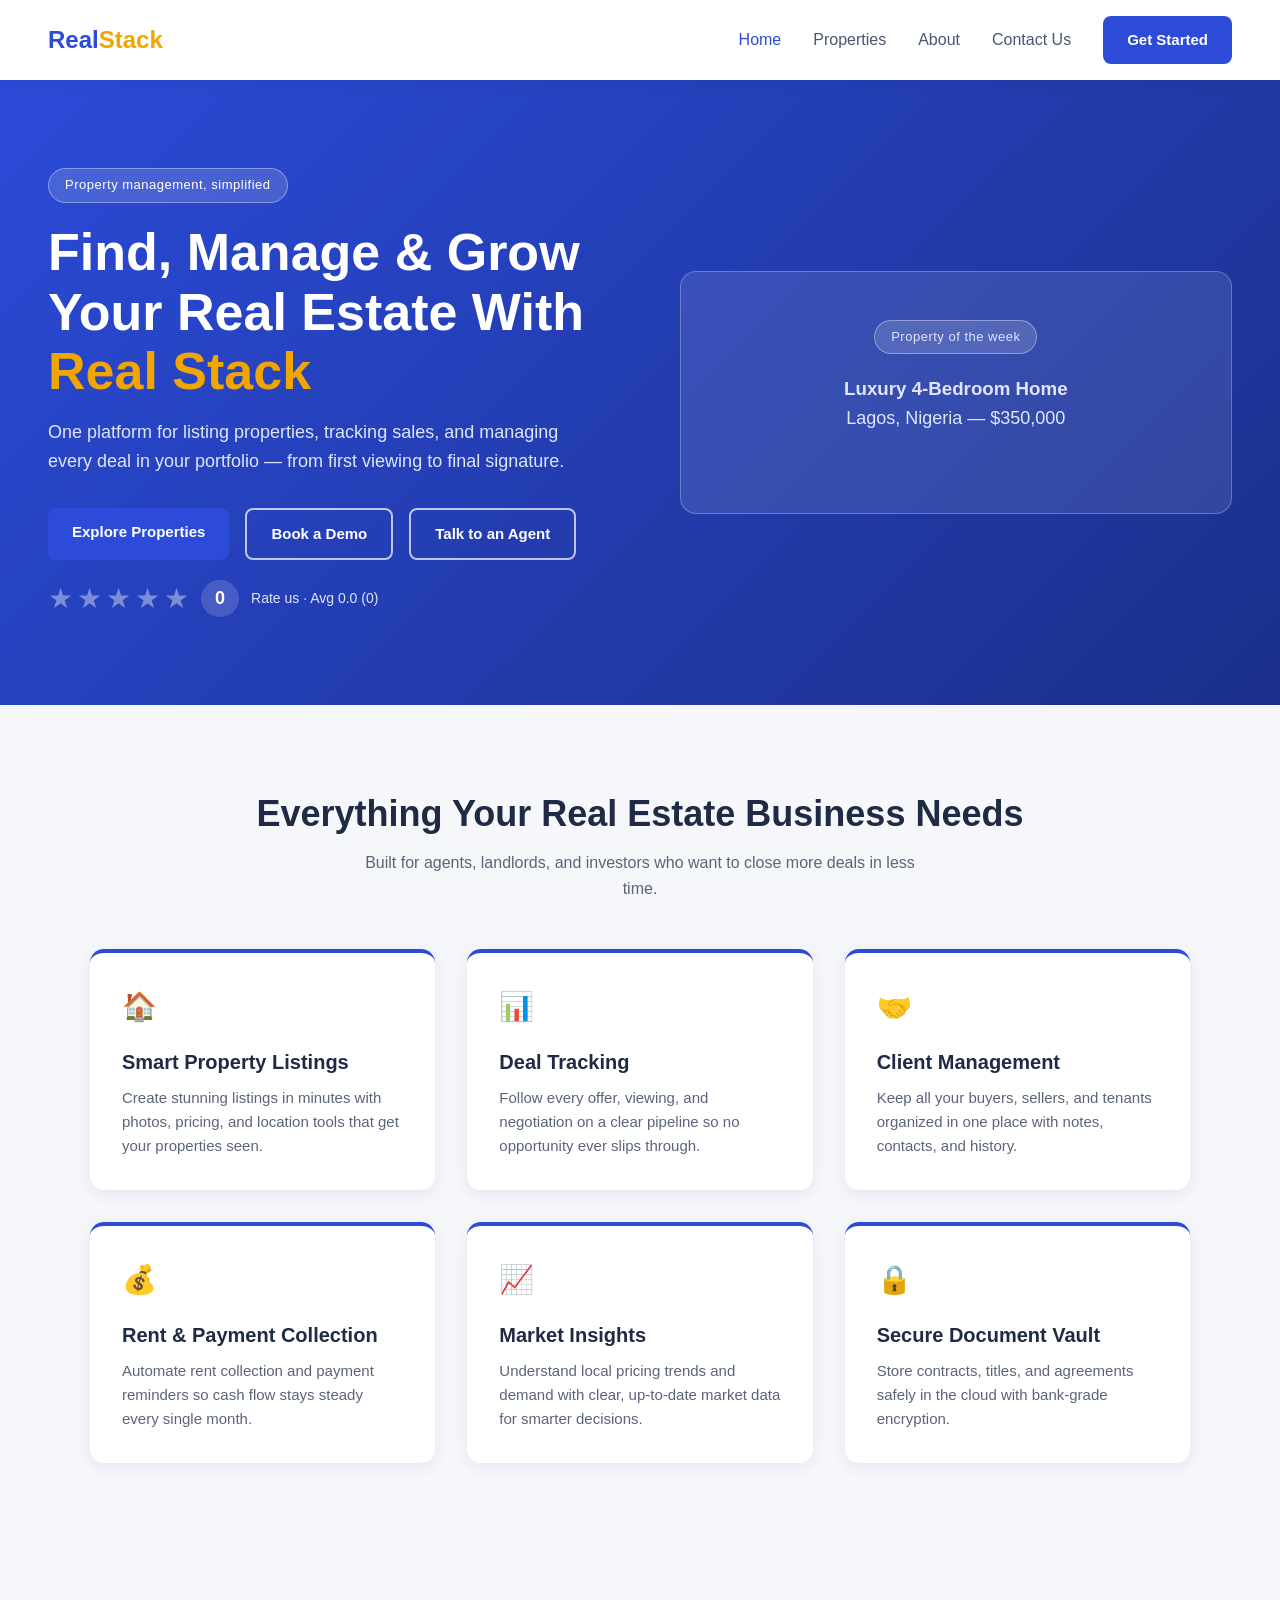
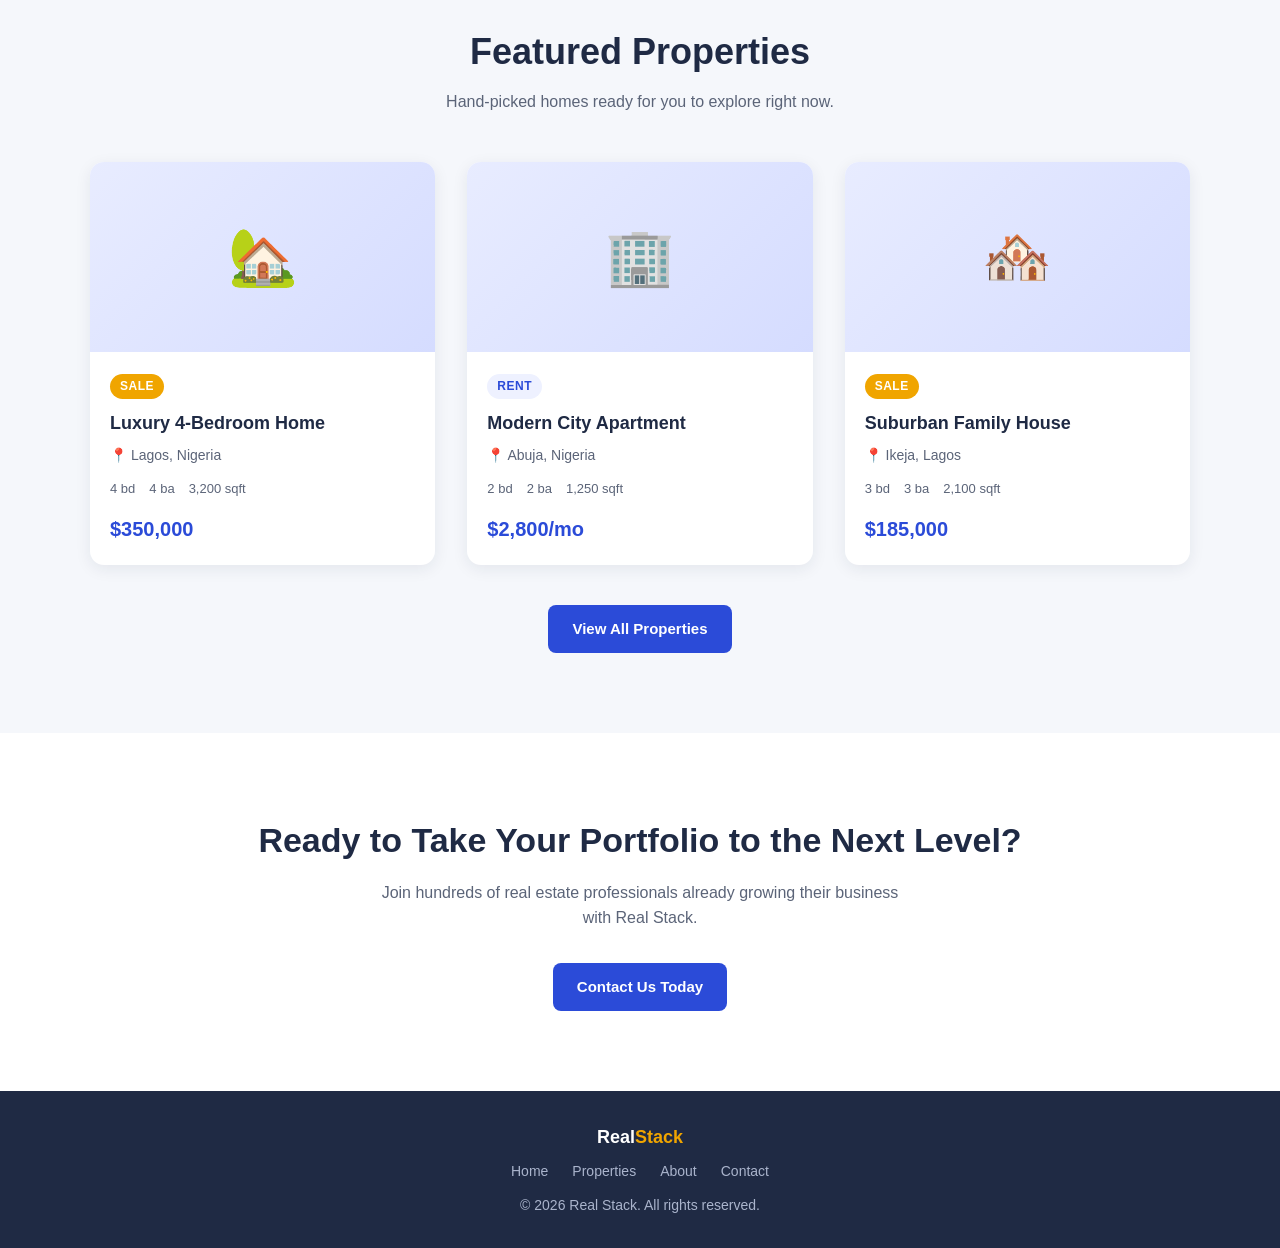
==== index.html @ a01b9aa3 "Build Real Stack real estate website" ====
<!DOCTYPE html>
<html lang="en">
<head>
    <meta charset="UTF-8">
    <meta name="viewport" content="width=device-width, initial-scale=1.0">
    <title>Real Stack — Real Estate, Made Simple</title>
    <link rel="stylesheet" href="styles.css">
</head>
<body>
    <nav class="nav">
        <div class="logo">Real<span>Stack</span></div>
        <div class="links">
            <a href="index.html" class="active">Home</a>
            <a href="properties.html">Properties</a>
            <a href="about.html">About</a>
            <a href="contact.html">Contact Us</a>
            <a href="properties.html" class="btn btn-primary">Get Started</a>
        </div>
    </nav>

    <section class="hero">
        <div class="text">
            <span class="badge">Property management, simplified</span>
            <h1>Find, Manage &amp; Grow Your Real Estate With <span>Real Stack</span></h1>
            <p>
                One platform for listing properties, tracking sales, and managing
                every deal in your portfolio — from first viewing to final signature.
            </p>
            <div class="cta">
                <a href="properties.html" class="btn btn-primary">Explore Properties</a>
                <a href="contact.html" class="btn btn-ghost">Book a Demo</a>
                <button class="btn btn-ghost" onclick="openModal()">Talk to an Agent</button>
            </div>
            <div class="rating">
                <div class="stars" id="stars">
                    <button class="star" data-value="1" aria-label="Rate 1 star">★</button>
                    <button class="star" data-value="2" aria-label="Rate 2 stars">★</button>
                    <button class="star" data-value="3" aria-label="Rate 3 stars">★</button>
                    <button class="star" data-value="4" aria-label="Rate 4 stars">★</button>
                    <button class="star" data-value="5" aria-label="Rate 5 stars">★</button>
                </div>
                <span class="rating-count" id="ratingCount">0</span>
                <span class="rating-note" id="ratingNote">Rate us</span>
            </div>
        </div>
        <div class="visual">
            <div class="badge">Property of the week</div>
            <h3>Luxury 4-Bedroom Home</h3>
            <p>Lagos, Nigeria — $350,000</p>
        </div>
    </section>

    <section class="section" id="features">
        <div class="section-title">
            <h2>Everything Your Real Estate Business Needs</h2>
            <p>
                Built for agents, landlords, and investors who want to close more
                deals in less time.
            </p>
        </div>
        <div class="grid">
            <div class="card">
                <div class="icon">🏠</div>
                <h3>Smart Property Listings</h3>
                <p>Create stunning listings in minutes with photos, pricing, and location tools that get your properties seen.</p>
            </div>
            <div class="card">
                <div class="icon">📊</div>
                <h3>Deal Tracking</h3>
                <p>Follow every offer, viewing, and negotiation on a clear pipeline so no opportunity ever slips through.</p>
            </div>
            <div class="card">
                <div class="icon">🤝</div>
                <h3>Client Management</h3>
                <p>Keep all your buyers, sellers, and tenants organized in one place with notes, contacts, and history.</p>
            </div>
            <div class="card">
                <div class="icon">💰</div>
                <h3>Rent &amp; Payment Collection</h3>
                <p>Automate rent collection and payment reminders so cash flow stays steady every single month.</p>
            </div>
            <div class="card">
                <div class="icon">📈</div>
                <h3>Market Insights</h3>
                <p>Understand local pricing trends and demand with clear, up-to-date market data for smarter decisions.</p>
            </div>
            <div class="card">
                <div class="icon">🔒</div>
                <h3>Secure Document Vault</h3>
                <p>Store contracts, titles, and agreements safely in the cloud with bank-grade encryption.</p>
            </div>
        </div>
    </section>

    <section class="section" id="featured">
        <div class="section-title">
            <h2>Featured Properties</h2>
            <p>Hand-picked homes ready for you to explore right now.</p>
        </div>
        <div class="property-grid" id="featuredGrid"></div>
        <div style="text-align:center; margin-top: 40px;">
            <a href="properties.html" class="btn btn-primary">View All Properties</a>
        </div>
    </section>

    <section class="cta-section" id="contact">
        <h2>Ready to Take Your Portfolio to the Next Level?</h2>
        <p>Join hundreds of real estate professionals already growing their business with Real Stack.</p>
        <a href="contact.html" class="btn btn-primary">Contact Us Today</a>
    </section>

    <footer>
        <div class="logo">Real<span>Stack</span></div>
        <div class="footer-links">
            <a href="index.html">Home</a>
            <a href="properties.html">Properties</a>
            <a href="about.html">About</a>
            <a href="contact.html">Contact</a>
        </div>
        <p>&copy; 2026 Real Stack. All rights reserved.</p>
    </footer>

    <div class="modal-overlay" id="agentModal">
        <div class="modal">
            <button class="modal-close" onclick="closeModal()">&times;</button>
            <h3>Talk to an Agent</h3>
            <div class="agent-card">
                <p><strong>Name:</strong> Senayon Wusu</p>
                <p><strong>Phone:</strong> +234 800 123 4567</p>
                <p><strong>Email:</strong> senayon@realstack.com</p>
                <p><strong>Address:</strong> 12 Adeola Odeku Street, Victoria Island, Lagos, Nigeria</p>
            </div>
        </div>
    </div>

    <script src="script.js"></script>
    <script>
        document.getElementById('agentModal').addEventListener('click', function (event) {
            if (event.target === this) {
                closeModal();
            }
        });
    </script>
</body>
</html>
---- styles.css ----
* {
    margin: 0;
    padding: 0;
    box-sizing: border-box;
}

body {
    font-family: "Segoe UI", Arial, sans-serif;
    color: #1f2a44;
    background: #f5f7fb;
    line-height: 1.6;
}

a {
    text-decoration: none;
    color: inherit;
}

.nav {
    position: sticky;
    top: 0;
    z-index: 10;
    display: flex;
    align-items: center;
    justify-content: space-between;
    padding: 16px 48px;
    background: #ffffff;
    box-shadow: 0 2px 12px rgba(31, 42, 68, 0.08);
}

.nav .logo {
    font-size: 24px;
    font-weight: 700;
    color: #2b4bd8;
}

.nav .logo span {
    color: #f0a500;
}

.nav .links {
    display: flex;
    gap: 32px;
    align-items: center;
}

.nav .links a:not(.btn) {
    font-weight: 500;
    color: #4a5570;
    transition: color 0.2s ease;
}

.nav .links a:not(.btn):hover {
    color: #2b4bd8;
}

.nav .links a.active {
    color: #2b4bd8;
}

.btn {
    display: inline-block;
    padding: 12px 24px;
    border-radius: 8px;
    font-weight: 600;
    font-size: 15px;
    border: none;
    cursor: pointer;
    font-family: inherit;
    transition: transform 0.2s ease, box-shadow 0.2s ease, background 0.2s ease;
}

.btn-primary {
    background: #2b4bd8;
    color: #ffffff;
}

.btn-primary:hover {
    transform: translateY(-2px);
    box-shadow: 0 8px 20px rgba(43, 75, 216, 0.35);
}

.btn-ghost {
    background: transparent;
    color: #2b4bd8;
    border: 2px solid #2b4bd8;
}

.btn-ghost:hover {
    background: #eef1ff;
}

.btn-dark {
    background: #1f2a44;
    color: #ffffff;
}

.btn-dark:hover {
    transform: translateY(-2px);
    box-shadow: 0 8px 20px rgba(31, 42, 68, 0.35);
}

.hero {
    display: flex;
    align-items: center;
    gap: 48px;
    padding: 88px 48px;
    background: linear-gradient(135deg, #2b4bd8 0%, #1b2f8a 100%);
    color: #ffffff;
}

.hero .text {
    flex: 1.2;
}

.hero .badge {
    display: inline-block;
    background: rgba(255, 255, 255, 0.15);
    border: 1px solid rgba(255, 255, 255, 0.35);
    padding: 6px 16px;
    border-radius: 999px;
    font-size: 13px;
    letter-spacing: 0.5px;
    margin-bottom: 20px;
}

.hero h1 {
    font-size: 52px;
    line-height: 1.15;
    margin-bottom: 16px;
}

.hero h1 span {
    color: #f0a500;
}

.hero p {
    font-size: 18px;
    color: #dfe5ff;
    max-width: 520px;
    margin-bottom: 32px;
}

.hero .cta {
    display: flex;
    gap: 16px;
    flex-wrap: wrap;
}

.hero .cta .btn-ghost {
    color: #ffffff;
    border-color: rgba(255, 255, 255, 0.7);
}

.hero .cta .btn-ghost:hover {
    background: rgba(255, 255, 255, 0.12);
}

.hero .visual {
    flex: 1;
    background: rgba(255, 255, 255, 0.1);
    border: 1px solid rgba(255, 255, 255, 0.25);
    border-radius: 16px;
    padding: 48px 32px;
    text-align: center;
    font-size: 16px;
    color: #dfe5ff;
}

.hero .rating {
    display: flex;
    align-items: center;
    gap: 12px;
    margin-top: 20px;
    flex-wrap: wrap;
}

.stars {
    display: inline-flex;
    gap: 4px;
}

.stars .star {
    font-size: 28px;
    background: none;
    border: none;
    cursor: pointer;
    color: rgba(255, 255, 255, 0.4);
    transition: transform 0.15s ease, color 0.15s ease;
}

.stars .star:hover,
.stars .star.hovered,
.stars .star.active {
    color: #f0a500;
    transform: scale(1.15);
}

.rating-count {
    font-size: 18px;
    font-weight: 700;
    color: #ffffff;
    background: rgba(255, 255, 255, 0.15);
    border-radius: 999px;
    padding: 4px 14px;
}

.rating-note {
    font-size: 14px;
    color: #dfe5ff;
}

.section {
    padding: 80px 48px;
}

.section-title {
    text-align: center;
    margin-bottom: 48px;
}

.section-title h2 {
    font-size: 36px;
    color: #1f2a44;
    margin-bottom: 8px;
}

.section-title p {
    color: #5b6478;
    max-width: 560px;
    margin: 0 auto;
}

.grid {
    display: grid;
    grid-template-columns: repeat(3, 1fr);
    gap: 32px;
    max-width: 1100px;
    margin: 0 auto;
}

.card {
    background: #ffffff;
    border-radius: 14px;
    padding: 32px;
    box-shadow: 0 4px 16px rgba(31, 42, 68, 0.08);
    border-top: 4px solid #2b4bd8;
    transition: transform 0.2s ease, box-shadow 0.2s ease;
}

.card:hover {
    transform: translateY(-4px);
    box-shadow: 0 12px 28px rgba(31, 42, 68, 0.14);
}

.card .icon {
    font-size: 28px;
    margin-bottom: 16px;
}

.card h3 {
    font-size: 20px;
    color: #1f2a44;
    margin-bottom: 8px;
}

.card p {
    color: #5b6478;
    font-size: 15px;
}

.property-grid {
    display: grid;
    grid-template-columns: repeat(3, 1fr);
    gap: 32px;
    max-width: 1100px;
    margin: 0 auto;
}

.property-card {
    background: #ffffff;
    border-radius: 14px;
    overflow: hidden;
    box-shadow: 0 4px 16px rgba(31, 42, 68, 0.08);
    transition: transform 0.2s ease, box-shadow 0.2s ease;
}

.property-card:hover {
    transform: translateY(-4px);
    box-shadow: 0 12px 28px rgba(31, 42, 68, 0.14);
}

.property-card .thumb {
    height: 190px;
    display: flex;
    align-items: center;
    justify-content: center;
    font-size: 56px;
    background: linear-gradient(135deg, #e8ecff 0%, #d5dcff 100%);
}

.property-card .body {
    padding: 20px;
}

.property-card .tag {
    display: inline-block;
    font-size: 12px;
    font-weight: 700;
    text-transform: uppercase;
    letter-spacing: 0.5px;
    background: #eef1ff;
    color: #2b4bd8;
    border-radius: 999px;
    padding: 3px 10px;
    margin-bottom: 10px;
}

.property-card .tag.sale {
    background: #f0a500;
    color: #ffffff;
}

.property-card h3 {
    font-size: 18px;
    color: #1f2a44;
    margin-bottom: 6px;
}

.property-card .location {
    color: #5b6478;
    font-size: 14px;
    margin-bottom: 12px;
}

.property-card .meta {
    display: flex;
    gap: 14px;
    font-size: 13px;
    color: #5b6478;
    margin-bottom: 14px;
}

.property-card .price {
    font-size: 20px;
    font-weight: 700;
    color: #2b4bd8;
}

.filters {
    display: flex;
    gap: 16px;
    flex-wrap: wrap;
    justify-content: center;
    margin-bottom: 40px;
}

.filters input,
.filters select {
    padding: 12px 16px;
    border-radius: 8px;
    border: 2px solid #dbe2ff;
    font-size: 15px;
    font-family: inherit;
    background: #ffffff;
    color: #1f2a44;
    outline: none;
}

.filters input:focus,
.filters select:focus {
    border-color: #2b4bd8;
}

.cta-section {
    text-align: center;
    padding: 80px 48px;
    background: #ffffff;
}

.cta-section h2 {
    font-size: 34px;
    color: #1f2a44;
    margin-bottom: 12px;
}

.cta-section p {
    color: #5b6478;
    max-width: 520px;
    margin: 0 auto 32px;
}

.page-hero {
    background: linear-gradient(135deg, #2b4bd8 0%, #1b2f8a 100%);
    color: #ffffff;
    text-align: center;
    padding: 72px 48px;
}

.page-hero h1 {
    font-size: 44px;
    margin-bottom: 10px;
}

.page-hero p {
    color: #dfe5ff;
    max-width: 560px;
    margin: 0 auto;
    font-size: 18px;
}

.about-grid {
    display: grid;
    grid-template-columns: 1fr 1fr;
    gap: 48px;
    max-width: 1100px;
    margin: 0 auto;
    align-items: start;
}

.about-grid .panel {
    background: #ffffff;
    border-radius: 14px;
    padding: 32px;
    box-shadow: 0 4px 16px rgba(31, 42, 68, 0.08);
}

.about-grid .panel h3 {
    font-size: 22px;
    color: #1f2a44;
    margin-bottom: 12px;
}

.about-grid .panel p {
    color: #5b6478;
    margin-bottom: 12px;
}

.contact-form {
    max-width: 560px;
    margin: 0 auto;
    background: #ffffff;
    border-radius: 14px;
    padding: 36px;
    box-shadow: 0 4px 16px rgba(31, 42, 68, 0.08);
}

.contact-form label {
    display: block;
    font-weight: 600;
    font-size: 14px;
    color: #1f2a44;
    margin-bottom: 6px;
}

.contact-form input,
.contact-form select,
.contact-form textarea {
    width: 100%;
    padding: 12px 16px;
    border-radius: 8px;
    border: 2px solid #dbe2ff;
    font-size: 15px;
    font-family: inherit;
    background: #ffffff;
    color: #1f2a44;
    outline: none;
    margin-bottom: 18px;
}

.contact-form input:focus,
.contact-form select:focus,
.contact-form textarea:focus {
    border-color: #2b4bd8;
}

.contact-form .error {
    color: #d32f2f;
    font-size: 13px;
    margin-top: -12px;
    margin-bottom: 14px;
}

.contact-form .success {
    background: #e8f5e9;
    color: #1b5e20;
    border-radius: 8px;
    padding: 12px 16px;
    margin-bottom: 18px;
    font-weight: 600;
}

.contact-info {
    display: grid;
    grid-template-columns: repeat(3, 1fr);
    gap: 24px;
    max-width: 1100px;
    margin: 0 auto;
}

.contact-info .card {
    text-align: center;
}

.contact-info .icon {
    font-size: 32px;
}

.stats {
    display: flex;
    justify-content: center;
    gap: 48px;
    flex-wrap: wrap;
    margin-top: 48px;
}

.stats .stat {
    text-align: center;
}

.stats .stat .num {
    font-size: 44px;
    font-weight: 800;
    color: #2b4bd8;
}

.stats .stat .label {
    color: #5b6478;
    font-size: 15px;
}

footer {
    text-align: center;
    padding: 32px 48px;
    color: #5b6478;
    font-size: 14px;
    background: #1f2a44;
    color: #aab4cc;
}

footer .logo {
    color: #ffffff;
    font-weight: 700;
    font-size: 18px;
    margin-bottom: 8px;
}

footer .logo span {
    color: #f0a500;
}

footer .footer-links {
    display: flex;
    justify-content: center;
    gap: 24px;
    margin-bottom: 12px;
    flex-wrap: wrap;
}

footer .footer-links a {
    color: #aab4cc;
}

footer .footer-links a:hover {
    color: #ffffff;
}

.modal-overlay {
    display: none;
    position: fixed;
    top: 0;
    left: 0;
    width: 100%;
    height: 100%;
    background: rgba(18, 28, 61, 0.65);
    align-items: center;
    justify-content: center;
    z-index: 100;
}

.modal-overlay.show {
    display: flex;
}

.modal {
    background: #ffffff;
    border-radius: 16px;
    max-width: 460px;
    width: 90%;
    padding: 36px;
    position: relative;
    box-shadow: 0 24px 60px rgba(18, 28, 61, 0.35);
}

.modal .modal-close {
    position: absolute;
    top: 14px;
    right: 14px;
    background: #eef1ff;
    border: none;
    width: 32px;
    height: 32px;
    border-radius: 50%;
    font-size: 18px;
    line-height: 1;
    color: #2b4bd8;
    cursor: pointer;
}

.modal .modal-close:hover {
    background: #dbe2ff;
}

.modal h3 {
    font-size: 24px;
    color: #1f2a44;
    margin-bottom: 20px;
}

.modal .agent-card {
    border-top: 3px solid #2b4bd8;
    background: #f5f7fb;
    border-radius: 10px;
    padding: 20px;
}

.modal .agent-card p {
    font-size: 15px;
    color: #3a455f;
    margin-bottom: 10px;
}

.modal .agent-card p:last-child {
    margin-bottom: 0;
}

.modal .agent-card strong {
    color: #2b4bd8;
}

@media (max-width: 900px) {
    .hero {
        flex-direction: column;
        padding: 48px 24px;
    }

    .hero h1 {
        font-size: 36px;
    }

    .grid,
    .property-grid {
        grid-template-columns: 1fr;
    }

    .contact-info,
    .about-grid {
        grid-template-columns: 1fr;
    }

    .section,
    .cta-section,
    .page-hero {
        padding: 48px 24px;
    }

    .nav {
        flex-direction: column;
        gap: 16px;
        padding: 16px 24px;
    }

    .nav .links {
        flex-wrap: wrap;
        justify-content: center;
        gap: 16px;
    }
}
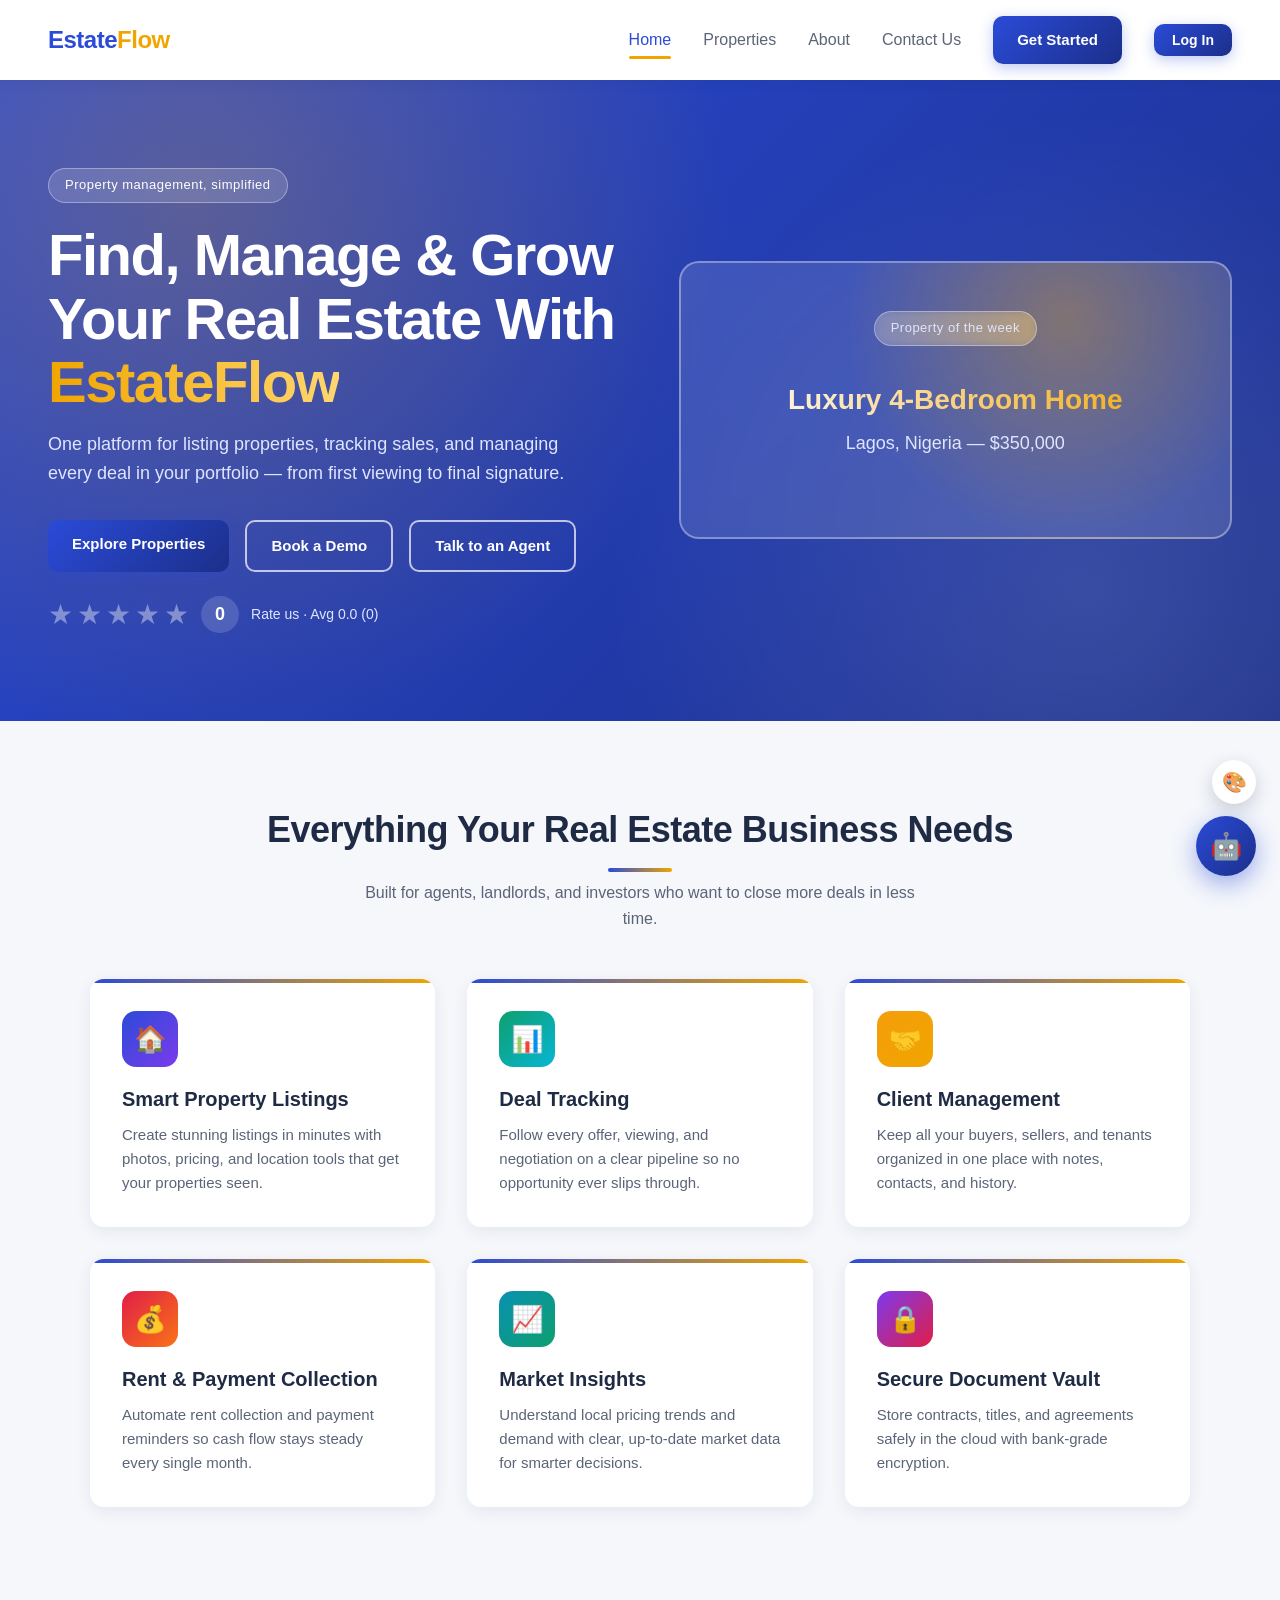
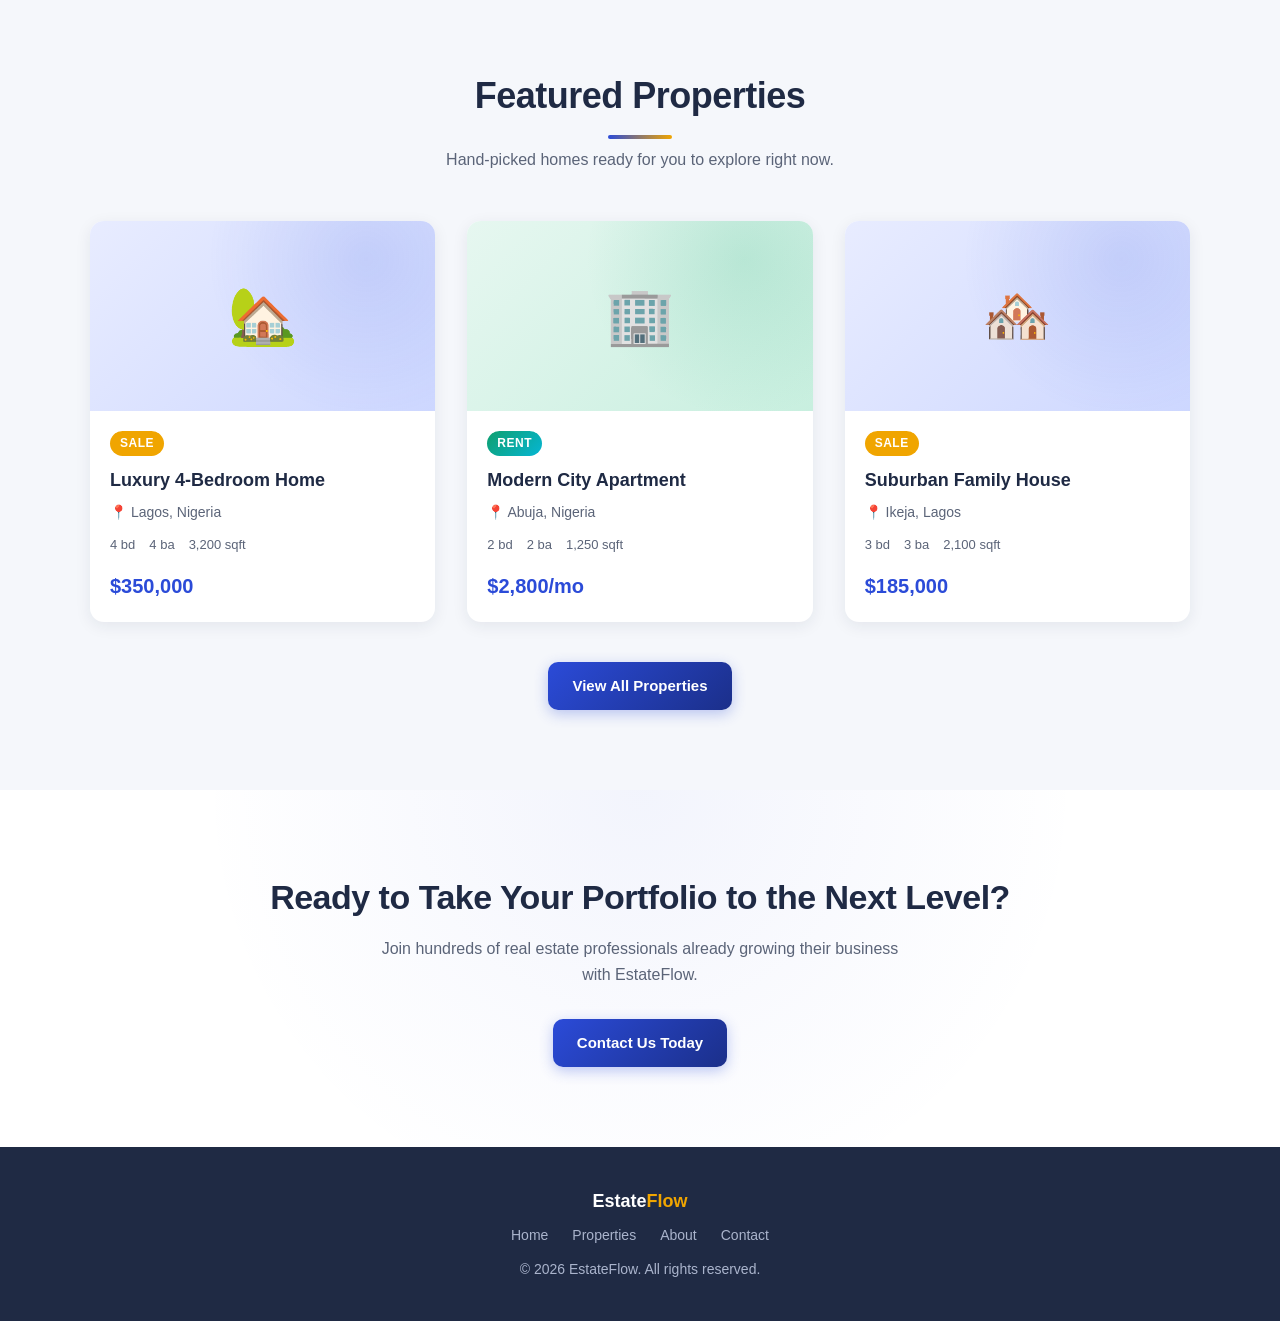
==== commit e205093b: "Add login auth, AI assistant, property finder, theme picker, rebrand to EstateFlow, dev server and t" ====
--- a/index.html
+++ b/index.html
@@ -3,12 +3,91 @@
 <head>
     <meta charset="UTF-8">
     <meta name="viewport" content="width=device-width, initial-scale=1.0">
-    <title>Real Stack — Real Estate, Made Simple</title>
+    <title>EstateFlow — Real Estate, Made Simple</title>
     <link rel="stylesheet" href="styles.css">
+    <style>
+        .section-title h2::after {
+            content: "";
+            display: block;
+            width: 64px;
+            height: 4px;
+            border-radius: 999px;
+            margin: 10px auto 0;
+            background: linear-gradient(90deg, var(--primary), var(--accent));
+        }
+
+        .grid .card {
+            border-top: none;
+            overflow: hidden;
+            position: relative;
+        }
+
+        .grid .card::before {
+            content: "";
+            position: absolute;
+            top: 0;
+            left: 0;
+            width: 100%;
+            height: 4px;
+            background: linear-gradient(90deg, var(--primary), var(--accent));
+        }
+
+        .grid .card .icon {
+            width: 56px;
+            height: 56px;
+            border-radius: 14px;
+            display: flex;
+            align-items: center;
+            justify-content: center;
+            font-size: 26px;
+        }
+
+        .grid .card:nth-child(1) .icon { background: linear-gradient(135deg, #2b4bd8, #7c3aed); }
+        .grid .card:nth-child(2) .icon { background: linear-gradient(135deg, #0e9f6e, #06b6d4); }
+        .grid .card:nth-child(3) .icon { background: linear-gradient(135deg, #f59e0b, #f0a500); }
+        .grid .card:nth-child(4) .icon { background: linear-gradient(135deg, #e11d48, #f97316); }
+        .grid .card:nth-child(5) .icon { background: linear-gradient(135deg, #0891b2, #0e9f6e); }
+        .grid .card:nth-child(6) .icon { background: linear-gradient(135deg, #7c3aed, #e11d48); }
+
+        .hero h1 {
+            font-size: 58px;
+            line-height: 1.1;
+            letter-spacing: -1.5px;
+        }
+
+        .hero h1 span {
+            background: linear-gradient(90deg, #f0a500, #ffd76e, #f0a500);
+            background-size: 200% auto;
+            -webkit-background-clip: text;
+            background-clip: text;
+            -webkit-text-fill-color: transparent;
+            animation: shimmer 3.5s linear infinite;
+            position: relative;
+        }
+
+        @keyframes shimmer {
+            0% { background-position: 0% center; }
+            100% { background-position: 200% center; }
+        }
+
+        .hero .visual {
+            border: 2px solid rgba(255, 255, 255, 0.35);
+            background:
+                radial-gradient(circle at 70% 20%, rgba(240, 165, 0, 0.35), transparent 50%),
+                rgba(255, 255, 255, 0.12);
+        }
+
+        .hero .visual h3 {
+            background: linear-gradient(90deg, #ffffff, #f0a500);
+            -webkit-background-clip: text;
+            background-clip: text;
+            -webkit-text-fill-color: transparent;
+        }
+    </style>
 </head>
 <body>
     <nav class="nav">
-        <div class="logo">Real<span>Stack</span></div>
+        <div class="logo">Estate<span>Flow</span></div>
         <div class="links">
             <a href="index.html" class="active">Home</a>
             <a href="properties.html">Properties</a>
@@ -21,7 +100,7 @@
     <section class="hero">
         <div class="text">
             <span class="badge">Property management, simplified</span>
-            <h1>Find, Manage &amp; Grow Your Real Estate With <span>Real Stack</span></h1>
+            <h1>Find, Manage &amp; Grow Your Real Estate With <span>EstateFlow</span></h1>
             <p>
                 One platform for listing properties, tracking sales, and managing
                 every deal in your portfolio — from first viewing to final signature.
@@ -105,41 +184,37 @@
 
     <section class="cta-section" id="contact">
         <h2>Ready to Take Your Portfolio to the Next Level?</h2>
-        <p>Join hundreds of real estate professionals already growing their business with Real Stack.</p>
+        <p>Join hundreds of real estate professionals already growing their business with EstateFlow.</p>
         <a href="contact.html" class="btn btn-primary">Contact Us Today</a>
     </section>
 
     <footer>
-        <div class="logo">Real<span>Stack</span></div>
+        <div class="logo">Estate<span>Flow</span></div>
         <div class="footer-links">
             <a href="index.html">Home</a>
             <a href="properties.html">Properties</a>
             <a href="about.html">About</a>
             <a href="contact.html">Contact</a>
         </div>
-        <p>&copy; 2026 Real Stack. All rights reserved.</p>
+        <p>&copy; <span data-year>2026</span> EstateFlow. All rights reserved.</p>
     </footer>
 
     <div class="modal-overlay" id="agentModal">
         <div class="modal">
-            <button class="modal-close" onclick="closeModal()">&times;</button>
+            <button class="modal-close">&times;</button>
             <h3>Talk to an Agent</h3>
             <div class="agent-card">
                 <p><strong>Name:</strong> Senayon Wusu</p>
                 <p><strong>Phone:</strong> +234 800 123 4567</p>
-                <p><strong>Email:</strong> senayon@realstack.com</p>
+                <p><strong>Email:</strong> senayon@estateflow.com</p>
                 <p><strong>Address:</strong> 12 Adeola Odeku Street, Victoria Island, Lagos, Nigeria</p>
             </div>
         </div>
     </div>
 
+    <script src="auth.js"></script>
     <script src="script.js"></script>
-    <script>
-        document.getElementById('agentModal').addEventListener('click', function (event) {
-            if (event.target === this) {
-                closeModal();
-            }
-        });
-    </script>
+    <script src="assistant.js"></script>
+    <script src="theme.js"></script>
 </body>
 </html>
--- a/styles.css
+++ b/styles.css
@@ -1,14 +1,37 @@
+:root {
+    --primary: #2b4bd8;
+    --primary-dark: #1b2f8a;
+    --primary-soft: #eef1ff;
+    --accent: #f0a500;
+    --ink: #1f2a44;
+    --muted: #5b6478;
+    --bg: #f5f7fb;
+    --surface: #ffffff;
+    --line: #dbe2ff;
+    --radius: 14px;
+    --shadow-sm: 0 4px 16px rgba(31, 42, 68, 0.08);
+    --shadow-md: 0 12px 28px rgba(31, 42, 68, 0.14);
+    --shadow-lg: 0 24px 60px rgba(18, 28, 61, 0.35);
+    --danger: #d32f2f;
+    --success: #1b5e20;
+}
+
 * {
     margin: 0;
     padding: 0;
     box-sizing: border-box;
 }
 
+html {
+    scroll-behavior: smooth;
+}
+
 body {
-    font-family: "Segoe UI", Arial, sans-serif;
-    color: #1f2a44;
-    background: #f5f7fb;
+    font-family: "Segoe UI", "Inter", Arial, sans-serif;
+    color: var(--ink);
+    background: var(--bg);
     line-height: 1.6;
+    -webkit-font-smoothing: antialiased;
 }
 
 a {
@@ -16,26 +39,39 @@
     color: inherit;
 }
 
+img {
+    max-width: 100%;
+    display: block;
+}
+
+::selection {
+    background: var(--accent);
+    color: var(--ink);
+}
+
+/* ---------- Navigation ---------- */
 .nav {
     position: sticky;
     top: 0;
-    z-index: 10;
+    z-index: 50;
     display: flex;
     align-items: center;
     justify-content: space-between;
     padding: 16px 48px;
-    background: #ffffff;
+    background: rgba(255, 255, 255, 0.92);
+    backdrop-filter: blur(10px);
     box-shadow: 0 2px 12px rgba(31, 42, 68, 0.08);
 }
 
 .nav .logo {
     font-size: 24px;
-    font-weight: 700;
-    color: #2b4bd8;
+    font-weight: 800;
+    letter-spacing: -0.5px;
+    color: var(--primary);
 }
 
 .nav .logo span {
-    color: #f0a500;
+    color: var(--accent);
 }
 
 .nav .links {
@@ -46,71 +82,99 @@
 
 .nav .links a:not(.btn) {
     font-weight: 500;
-    color: #4a5570;
+    color: var(--muted);
+    position: relative;
     transition: color 0.2s ease;
 }
 
-.nav .links a:not(.btn):hover {
-    color: #2b4bd8;
-}
-
-.nav .links a.active {
-    color: #2b4bd8;
-}
-
+.nav .links a:not(.btn)::after {
+    content: "";
+    position: absolute;
+    left: 0;
+    bottom: -6px;
+    width: 0;
+    height: 3px;
+    border-radius: 999px;
+    background: var(--accent);
+    transition: width 0.25s ease;
+}
+
+.nav .links a:not(.btn):hover,
+.nav .links a:not(.btn).active {
+    color: var(--primary);
+}
+
+.nav .links a:not(.btn):hover::after,
+.nav .links a:not(.btn).active::after {
+    width: 100%;
+}
+
+/* ---------- Buttons ---------- */
 .btn {
     display: inline-block;
     padding: 12px 24px;
-    border-radius: 8px;
-    font-weight: 600;
+    border-radius: 10px;
+    font-weight: 700;
     font-size: 15px;
     border: none;
     cursor: pointer;
     font-family: inherit;
-    transition: transform 0.2s ease, box-shadow 0.2s ease, background 0.2s ease;
+    text-align: center;
+    transition: transform 0.2s ease, box-shadow 0.2s ease, background 0.2s ease, color 0.2s ease;
 }
 
 .btn-primary {
-    background: #2b4bd8;
-    color: #ffffff;
+    background: linear-gradient(135deg, var(--primary) 0%, var(--primary-dark) 100%);
+    color: #ffffff;
+    box-shadow: 0 4px 14px rgba(43, 75, 216, 0.3);
 }
 
 .btn-primary:hover {
     transform: translateY(-2px);
-    box-shadow: 0 8px 20px rgba(43, 75, 216, 0.35);
+    box-shadow: 0 10px 24px rgba(43, 75, 216, 0.45);
+}
+
+.btn-primary:active {
+    transform: translateY(0);
 }
 
 .btn-ghost {
     background: transparent;
-    color: #2b4bd8;
-    border: 2px solid #2b4bd8;
+    color: var(--primary);
+    border: 2px solid var(--primary);
 }
 
 .btn-ghost:hover {
-    background: #eef1ff;
+    background: var(--primary-soft);
 }
 
 .btn-dark {
-    background: #1f2a44;
+    background: var(--ink);
     color: #ffffff;
 }
 
 .btn-dark:hover {
     transform: translateY(-2px);
-    box-shadow: 0 8px 20px rgba(31, 42, 68, 0.35);
-}
-
+    box-shadow: 0 10px 24px rgba(31, 42, 68, 0.4);
+}
+
+/* ---------- Hero ---------- */
 .hero {
     display: flex;
     align-items: center;
     gap: 48px;
     padding: 88px 48px;
-    background: linear-gradient(135deg, #2b4bd8 0%, #1b2f8a 100%);
-    color: #ffffff;
+    background:
+        radial-gradient(circle at 15% 20%, rgba(240, 165, 0, 0.25), transparent 45%),
+        radial-gradient(circle at 85% 80%, rgba(255, 255, 255, 0.12), transparent 40%),
+        linear-gradient(135deg, var(--primary) 0%, var(--primary-dark) 100%);
+    color: #ffffff;
+    overflow: hidden;
 }
 
 .hero .text {
     flex: 1.2;
+    min-width: 0;
 }
 
 .hero .badge {
@@ -122,16 +186,18 @@
     font-size: 13px;
     letter-spacing: 0.5px;
     margin-bottom: 20px;
+    backdrop-filter: blur(4px);
 }
 
 .hero h1 {
     font-size: 52px;
     line-height: 1.15;
     margin-bottom: 16px;
+    letter-spacing: -1px;
 }
 
 .hero h1 span {
-    color: #f0a500;
+    color: var(--accent);
 }
 
 .hero p {
@@ -154,24 +220,33 @@
 
 .hero .cta .btn-ghost:hover {
     background: rgba(255, 255, 255, 0.12);
+    color: #ffffff;
 }
 
 .hero .visual {
     flex: 1;
     background: rgba(255, 255, 255, 0.1);
     border: 1px solid rgba(255, 255, 255, 0.25);
-    border-radius: 16px;
+    border-radius: 20px;
     padding: 48px 32px;
     text-align: center;
     font-size: 16px;
     color: #dfe5ff;
-}
-
+    backdrop-filter: blur(6px);
+}
+
+.hero .visual h3 {
+    font-size: 28px;
+    color: #ffffff;
+    margin: 12px 0 6px;
+}
+
+/* ---------- Rating ---------- */
 .hero .rating {
     display: flex;
     align-items: center;
     gap: 12px;
-    margin-top: 20px;
+    margin-top: 24px;
     flex-wrap: wrap;
 }
 
@@ -186,14 +261,15 @@
     border: none;
     cursor: pointer;
     color: rgba(255, 255, 255, 0.4);
-    transition: transform 0.15s ease, color 0.15s ease;
+    transition: transform 0.15s ease, color 0.15s ease, text-shadow 0.15s ease;
 }
 
 .stars .star:hover,
 .stars .star.hovered,
 .stars .star.active {
-    color: #f0a500;
-    transform: scale(1.15);
+    color: var(--accent);
+    transform: scale(1.2);
+    text-shadow: 0 0 12px rgba(240, 165, 0, 0.6);
 }
 
 .rating-count {
@@ -210,6 +286,7 @@
     color: #dfe5ff;
 }
 
+/* ---------- Sections ---------- */
 .section {
     padding: 80px 48px;
 }
@@ -221,16 +298,18 @@
 
 .section-title h2 {
     font-size: 36px;
-    color: #1f2a44;
+    color: var(--ink);
     margin-bottom: 8px;
+    letter-spacing: -0.5px;
 }
 
 .section-title p {
-    color: #5b6478;
+    color: var(--muted);
     max-width: 560px;
     margin: 0 auto;
 }
 
+/* ---------- Feature / Team cards ---------- */
 .grid {
     display: grid;
     grid-template-columns: repeat(3, 1fr);
@@ -240,35 +319,36 @@
 }
 
 .card {
-    background: #ffffff;
-    border-radius: 14px;
+    background: var(--surface);
+    border-radius: var(--radius);
     padding: 32px;
-    box-shadow: 0 4px 16px rgba(31, 42, 68, 0.08);
-    border-top: 4px solid #2b4bd8;
+    box-shadow: var(--shadow-sm);
+    border-top: 4px solid var(--primary);
     transition: transform 0.2s ease, box-shadow 0.2s ease;
 }
 
 .card:hover {
-    transform: translateY(-4px);
-    box-shadow: 0 12px 28px rgba(31, 42, 68, 0.14);
+    transform: translateY(-6px);
+    box-shadow: var(--shadow-md);
 }
 
 .card .icon {
-    font-size: 28px;
+    font-size: 30px;
     margin-bottom: 16px;
 }
 
 .card h3 {
     font-size: 20px;
-    color: #1f2a44;
+    color: var(--ink);
     margin-bottom: 8px;
 }
 
 .card p {
-    color: #5b6478;
+    color: var(--muted);
     font-size: 15px;
 }
 
+/* ---------- Property cards ---------- */
 .property-grid {
     display: grid;
     grid-template-columns: repeat(3, 1fr);
@@ -278,16 +358,18 @@
 }
 
 .property-card {
-    background: #ffffff;
-    border-radius: 14px;
+    background: var(--surface);
+    border-radius: var(--radius);
     overflow: hidden;
-    box-shadow: 0 4px 16px rgba(31, 42, 68, 0.08);
+    box-shadow: var(--shadow-sm);
     transition: transform 0.2s ease, box-shadow 0.2s ease;
+    display: flex;
+    flex-direction: column;
 }
 
 .property-card:hover {
-    transform: translateY(-4px);
-    box-shadow: 0 12px 28px rgba(31, 42, 68, 0.14);
+    transform: translateY(-6px);
+    box-shadow: var(--shadow-md);
 }
 
 .property-card .thumb {
@@ -296,39 +378,61 @@
     align-items: center;
     justify-content: center;
     font-size: 56px;
-    background: linear-gradient(135deg, #e8ecff 0%, #d5dcff 100%);
+    background:
+        radial-gradient(circle at 80% 20%, rgba(43, 75, 216, 0.08), transparent 50%),
+        linear-gradient(135deg, #e8ecff 0%, #d5dcff 100%);
 }
 
 .property-card .body {
     padding: 20px;
+    flex: 1;
+    display: flex;
+    flex-direction: column;
 }
 
 .property-card .tag {
-    display: inline-block;
+    align-self: flex-start;
     font-size: 12px;
     font-weight: 700;
     text-transform: uppercase;
     letter-spacing: 0.5px;
-    background: #eef1ff;
-    color: #2b4bd8;
+    background: var(--primary-soft);
+    color: var(--primary);
     border-radius: 999px;
     padding: 3px 10px;
     margin-bottom: 10px;
 }
 
 .property-card .tag.sale {
-    background: #f0a500;
-    color: #ffffff;
+    background: var(--accent);
+    color: #ffffff;
+}
+
+.property-card .tag.rent {
+    background: linear-gradient(135deg, #0e9f6e, #06b6d4);
+    color: #ffffff;
+}
+
+.property-card .thumb.sale {
+    background:
+        radial-gradient(circle at 80% 20%, rgba(43, 75, 216, 0.12), transparent 50%),
+        linear-gradient(135deg, #e8ecff 0%, #cdd7ff 100%);
+}
+
+.property-card .thumb.rent {
+    background:
+        radial-gradient(circle at 80% 20%, rgba(14, 159, 110, 0.14), transparent 50%),
+        linear-gradient(135deg, #e6f7f0 0%, #c8efdf 100%);
 }
 
 .property-card h3 {
     font-size: 18px;
-    color: #1f2a44;
+    color: var(--ink);
     margin-bottom: 6px;
 }
 
 .property-card .location {
-    color: #5b6478;
+    color: var(--muted);
     font-size: 14px;
     margin-bottom: 12px;
 }
@@ -337,16 +441,18 @@
     display: flex;
     gap: 14px;
     font-size: 13px;
-    color: #5b6478;
+    color: var(--muted);
     margin-bottom: 14px;
 }
 
 .property-card .price {
+    margin-top: auto;
     font-size: 20px;
     font-weight: 700;
-    color: #2b4bd8;
-}
-
+    color: var(--primary);
+}
+
+/* ---------- Filters ---------- */
 .filters {
     display: flex;
     gap: 16px;
@@ -358,40 +464,48 @@
 .filters input,
 .filters select {
     padding: 12px 16px;
-    border-radius: 8px;
-    border: 2px solid #dbe2ff;
+    border-radius: 10px;
+    border: 2px solid var(--line);
     font-size: 15px;
     font-family: inherit;
-    background: #ffffff;
-    color: #1f2a44;
+    background: var(--surface);
+    color: var(--ink);
     outline: none;
+    transition: border-color 0.2s ease, box-shadow 0.2s ease;
 }
 
 .filters input:focus,
 .filters select:focus {
-    border-color: #2b4bd8;
-}
-
+    border-color: var(--primary);
+    box-shadow: 0 0 0 4px rgba(43, 75, 216, 0.12);
+}
+
+/* ---------- CTA ---------- */
 .cta-section {
     text-align: center;
     padding: 80px 48px;
-    background: #ffffff;
+    background: var(--surface);
+    background-image: radial-gradient(circle at 50% 0%, rgba(43, 75, 216, 0.06), transparent 60%);
 }
 
 .cta-section h2 {
     font-size: 34px;
-    color: #1f2a44;
+    color: var(--ink);
     margin-bottom: 12px;
+    letter-spacing: -0.5px;
 }
 
 .cta-section p {
-    color: #5b6478;
+    color: var(--muted);
     max-width: 520px;
     margin: 0 auto 32px;
 }
 
+/* ---------- Page hero (inner pages) ---------- */
 .page-hero {
-    background: linear-gradient(135deg, #2b4bd8 0%, #1b2f8a 100%);
+    background:
+        radial-gradient(circle at 20% 30%, rgba(240, 165, 0, 0.2), transparent 45%),
+        linear-gradient(135deg, var(--primary) 0%, var(--primary-dark) 100%);
     color: #ffffff;
     text-align: center;
     padding: 72px 48px;
@@ -400,6 +514,7 @@
 .page-hero h1 {
     font-size: 44px;
     margin-bottom: 10px;
+    letter-spacing: -0.5px;
 }
 
 .page-hero p {
@@ -409,6 +524,7 @@
     font-size: 18px;
 }
 
+/* ---------- About ---------- */
 .about-grid {
     display: grid;
     grid-template-columns: 1fr 1fr;
@@ -419,37 +535,78 @@
 }
 
 .about-grid .panel {
-    background: #ffffff;
-    border-radius: 14px;
+    background: var(--surface);
+    border-radius: var(--radius);
     padding: 32px;
-    box-shadow: 0 4px 16px rgba(31, 42, 68, 0.08);
+    box-shadow: var(--shadow-sm);
 }
 
 .about-grid .panel h3 {
     font-size: 22px;
-    color: #1f2a44;
+    color: var(--ink);
     margin-bottom: 12px;
 }
 
 .about-grid .panel p {
-    color: #5b6478;
+    color: var(--muted);
     margin-bottom: 12px;
+}
+
+.stats {
+    display: flex;
+    justify-content: center;
+    gap: 48px;
+    flex-wrap: wrap;
+    margin-top: 32px;
+}
+
+.stats .stat {
+    text-align: center;
+}
+
+.stats .stat .num {
+    font-size: 44px;
+    font-weight: 800;
+    color: var(--primary);
+}
+
+.stats .stat .label {
+    color: var(--muted);
+    font-size: 15px;
+}
+
+/* ---------- Contact ---------- */
+.contact-info {
+    display: grid;
+    grid-template-columns: repeat(3, 1fr);
+    gap: 24px;
+    max-width: 1100px;
+    margin: 0 auto 48px;
+}
+
+.contact-info .card {
+    text-align: center;
+    border-top: 4px solid var(--accent);
+}
+
+.contact-info .icon {
+    font-size: 32px;
 }
 
 .contact-form {
     max-width: 560px;
     margin: 0 auto;
-    background: #ffffff;
-    border-radius: 14px;
+    background: var(--surface);
+    border-radius: 16px;
     padding: 36px;
-    box-shadow: 0 4px 16px rgba(31, 42, 68, 0.08);
+    box-shadow: var(--shadow-md);
 }
 
 .contact-form label {
     display: block;
     font-weight: 600;
     font-size: 14px;
-    color: #1f2a44;
+    color: var(--ink);
     margin-bottom: 6px;
 }
 
@@ -458,24 +615,31 @@
 .contact-form textarea {
     width: 100%;
     padding: 12px 16px;
-    border-radius: 8px;
-    border: 2px solid #dbe2ff;
+    border-radius: 10px;
+    border: 2px solid var(--line);
     font-size: 15px;
     font-family: inherit;
-    background: #ffffff;
-    color: #1f2a44;
+    background: var(--surface);
+    color: var(--ink);
     outline: none;
     margin-bottom: 18px;
+    transition: border-color 0.2s ease, box-shadow 0.2s ease;
 }
 
 .contact-form input:focus,
 .contact-form select:focus,
 .contact-form textarea:focus {
-    border-color: #2b4bd8;
+    border-color: var(--primary);
+    box-shadow: 0 0 0 4px rgba(43, 75, 216, 0.12);
+}
+
+.contact-form textarea {
+    resize: vertical;
+    min-height: 120px;
 }
 
 .contact-form .error {
-    color: #d32f2f;
+    color: var(--danger);
     font-size: 13px;
     margin-top: -12px;
     margin-bottom: 14px;
@@ -483,70 +647,100 @@
 
 .contact-form .success {
     background: #e8f5e9;
-    color: #1b5e20;
+    color: var(--success);
     border-radius: 8px;
     padding: 12px 16px;
     margin-bottom: 18px;
     font-weight: 600;
 }
 
-.contact-info {
-    display: grid;
-    grid-template-columns: repeat(3, 1fr);
-    gap: 24px;
-    max-width: 1100px;
-    margin: 0 auto;
-}
-
-.contact-info .card {
-    text-align: center;
-}
-
-.contact-info .icon {
-    font-size: 32px;
-}
-
-.stats {
-    display: flex;
-    justify-content: center;
-    gap: 48px;
-    flex-wrap: wrap;
-    margin-top: 48px;
-}
-
-.stats .stat {
-    text-align: center;
-}
-
-.stats .stat .num {
-    font-size: 44px;
-    font-weight: 800;
-    color: #2b4bd8;
-}
-
-.stats .stat .label {
-    color: #5b6478;
+/* ---------- Auth ---------- */
+.nav-auth {
+    display: flex;
+    align-items: center;
+    gap: 12px;
+}
+
+.nav-auth .nav-user {
+    font-weight: 700;
+    color: var(--primary);
     font-size: 15px;
 }
 
+.nav-auth .btn {
+    padding: 8px 18px;
+    font-size: 14px;
+}
+
+#authModal .modal {
+    max-width: 420px;
+}
+
+#authModal .modal-close {
+    position: absolute;
+}
+
+#authModal label {
+    display: block;
+    font-weight: 600;
+    font-size: 14px;
+    color: var(--ink);
+    margin-bottom: 6px;
+}
+
+#authModal input {
+    width: 100%;
+    padding: 12px 16px;
+    border-radius: 10px;
+    border: 2px solid var(--line);
+    font-size: 15px;
+    font-family: inherit;
+    color: var(--ink);
+    outline: none;
+    margin-bottom: 16px;
+    background: var(--surface);
+    transition: border-color 0.2s ease, box-shadow 0.2s ease;
+}
+
+#authModal input:focus {
+    border-color: var(--primary);
+    box-shadow: 0 0 0 4px rgba(43, 75, 216, 0.12);
+}
+
+.auth-error {
+    background: #fdecea;
+    color: var(--danger);
+    border-radius: 8px;
+    padding: 10px 14px;
+    margin-bottom: 16px;
+    font-size: 14px;
+    font-weight: 600;
+}
+
+.auth-hint {
+    color: var(--muted);
+    font-size: 14px;
+    margin-bottom: 16px;
+}
+
+/* ---------- Footer ---------- */
 footer {
     text-align: center;
-    padding: 32px 48px;
-    color: #5b6478;
+    padding: 40px 48px;
     font-size: 14px;
-    background: #1f2a44;
+    background: var(--ink);
     color: #aab4cc;
 }
 
 footer .logo {
     color: #ffffff;
-    font-weight: 700;
+    font-weight: 800;
     font-size: 18px;
     margin-bottom: 8px;
 }
 
 footer .logo span {
-    color: #f0a500;
+    color: var(--accent);
 }
 
 footer .footer-links {
@@ -559,12 +753,14 @@
 
 footer .footer-links a {
     color: #aab4cc;
+    transition: color 0.2s ease;
 }
 
 footer .footer-links a:hover {
     color: #ffffff;
 }
 
+/* ---------- Modal ---------- */
 .modal-overlay {
     display: none;
     position: fixed;
@@ -573,6 +769,7 @@
     width: 100%;
     height: 100%;
     background: rgba(18, 28, 61, 0.65);
+    backdrop-filter: blur(4px);
     align-items: center;
     justify-content: center;
     z-index: 100;
@@ -580,31 +777,44 @@
 
 .modal-overlay.show {
     display: flex;
+    animation: fadeIn 0.2s ease;
+}
+
+@keyframes fadeIn {
+    from { opacity: 0; }
+    to { opacity: 1; }
 }
 
 .modal {
-    background: #ffffff;
+    background: var(--surface);
     border-radius: 16px;
     max-width: 460px;
     width: 90%;
     padding: 36px;
     position: relative;
-    box-shadow: 0 24px 60px rgba(18, 28, 61, 0.35);
+    box-shadow: var(--shadow-lg);
+    animation: slideUp 0.25s ease;
+}
+
+@keyframes slideUp {
+    from { transform: translateY(20px); opacity: 0; }
+    to { transform: translateY(0); opacity: 1; }
 }
 
 .modal .modal-close {
     position: absolute;
     top: 14px;
     right: 14px;
-    background: #eef1ff;
+    background: var(--primary-soft);
     border: none;
     width: 32px;
     height: 32px;
     border-radius: 50%;
     font-size: 18px;
     line-height: 1;
-    color: #2b4bd8;
+    color: var(--primary);
     cursor: pointer;
+    transition: background 0.2s ease;
 }
 
 .modal .modal-close:hover {
@@ -613,13 +823,13 @@
 
 .modal h3 {
     font-size: 24px;
-    color: #1f2a44;
+    color: var(--ink);
     margin-bottom: 20px;
 }
 
 .modal .agent-card {
-    border-top: 3px solid #2b4bd8;
-    background: #f5f7fb;
+    border-top: 3px solid var(--primary);
+    background: var(--bg);
     border-radius: 10px;
     padding: 20px;
 }
@@ -635,13 +845,332 @@
 }
 
 .modal .agent-card strong {
-    color: #2b4bd8;
-}
-
+    color: var(--primary);
+}
+
+/* ---------- AI Assistant ---------- */
+#assistBtn {
+    position: fixed;
+    right: 24px;
+    bottom: 24px;
+    width: 60px;
+    height: 60px;
+    border-radius: 50%;
+    border: none;
+    background: linear-gradient(135deg, var(--primary) 0%, var(--primary-dark) 100%);
+    color: #ffffff;
+    font-size: 26px;
+    cursor: pointer;
+    box-shadow: 0 8px 24px rgba(43, 75, 216, 0.45);
+    z-index: 150;
+    transition: transform 0.2s ease, box-shadow 0.2s ease;
+}
+
+#assistBtn:hover {
+    transform: scale(1.08);
+    box-shadow: 0 12px 32px rgba(43, 75, 216, 0.55);
+}
+
+.assist-panel {
+    position: fixed;
+    right: 24px;
+    bottom: 96px;
+    width: 340px;
+    max-width: calc(100vw - 48px);
+    height: 440px;
+    max-height: calc(100vh - 140px);
+    background: var(--surface);
+    border-radius: 16px;
+    box-shadow: var(--shadow-lg);
+    display: none;
+    flex-direction: column;
+    overflow: hidden;
+    z-index: 150;
+    animation: slideUp 0.25s ease;
+}
+
+.assist-panel.show {
+    display: flex;
+}
+
+.assist-header {
+    display: flex;
+    align-items: center;
+    justify-content: space-between;
+    padding: 16px 20px;
+    background: linear-gradient(135deg, var(--primary) 0%, var(--primary-dark) 100%);
+    color: #ffffff;
+    font-size: 15px;
+}
+
+.assist-header button {
+    background: rgba(255, 255, 255, 0.2);
+    border: none;
+    color: #ffffff;
+    width: 28px;
+    height: 28px;
+    border-radius: 50%;
+    font-size: 16px;
+    line-height: 1;
+    cursor: pointer;
+}
+
+.assist-messages {
+    flex: 1;
+    overflow-y: auto;
+    padding: 16px;
+    display: flex;
+    flex-direction: column;
+    gap: 10px;
+    background: var(--bg);
+}
+
+.assist-messages .msg {
+    max-width: 85%;
+    padding: 10px 14px;
+    border-radius: 14px;
+    font-size: 14px;
+    line-height: 1.5;
+    word-wrap: break-word;
+}
+
+.assist-messages .msg.user {
+    align-self: flex-end;
+    background: var(--primary);
+    color: #ffffff;
+    border-bottom-right-radius: 4px;
+}
+
+.assist-messages .msg.bot {
+    align-self: flex-start;
+    background: #ffffff;
+    color: var(--ink);
+    border: 1px solid var(--line);
+    border-bottom-left-radius: 4px;
+}
+
+.assist-form {
+    display: flex;
+    gap: 8px;
+    padding: 12px;
+    border-top: 1px solid var(--line);
+    background: var(--surface);
+}
+
+.assist-form input {
+    flex: 1;
+    padding: 10px 14px;
+    border-radius: 10px;
+    border: 2px solid var(--line);
+    font-size: 14px;
+    font-family: inherit;
+    outline: none;
+    color: var(--ink);
+}
+
+.assist-form input:focus {
+    border-color: var(--primary);
+}
+
+.assist-form button {
+    padding: 10px 16px;
+    border: none;
+    border-radius: 10px;
+    background: var(--primary);
+    color: #ffffff;
+    font-weight: 700;
+    cursor: pointer;
+}
+
+.assist-form button:hover {
+    background: var(--primary-dark);
+}
+
+/* ---------- AI Property Finder ---------- */
+.finder-modal {
+    max-width: 560px;
+}
+
+.finder-hint {
+    color: var(--muted);
+    font-size: 14px;
+    margin-bottom: 16px;
+}
+
+.finder-form {
+    display: flex;
+    gap: 8px;
+    margin-top: 16px;
+}
+
+.finder-form input {
+    flex: 1;
+    padding: 12px 16px;
+    border-radius: 10px;
+    border: 2px solid var(--line);
+    font-size: 15px;
+    font-family: inherit;
+    color: var(--ink);
+    outline: none;
+    transition: border-color 0.2s ease, box-shadow 0.2s ease;
+}
+
+.finder-form input:focus {
+    border-color: var(--primary);
+    box-shadow: 0 0 0 4px rgba(43, 75, 216, 0.12);
+}
+
+.finder-results {
+    max-height: 320px;
+    overflow-y: auto;
+    display: flex;
+    flex-direction: column;
+    gap: 10px;
+}
+
+.finder-loading {
+    color: var(--muted);
+    font-size: 14px;
+    text-align: center;
+    padding: 12px;
+}
+
+.finder-summary {
+    background: var(--primary-soft);
+    border-radius: 10px;
+    padding: 12px 16px;
+    font-size: 14px;
+    color: var(--ink);
+    line-height: 1.5;
+}
+
+.finder-item {
+    display: flex;
+    align-items: center;
+    gap: 14px;
+    background: var(--bg);
+    border-radius: 10px;
+    padding: 12px 16px;
+    border-left: 4px solid var(--primary);
+}
+
+.finder-item .finder-emoji {
+    font-size: 28px;
+}
+
+.finder-item .finder-info {
+    flex: 1;
+    display: flex;
+    flex-direction: column;
+}
+
+.finder-item .finder-info strong {
+    color: var(--ink);
+    font-size: 15px;
+}
+
+.finder-item .finder-info span {
+    color: var(--muted);
+    font-size: 13px;
+}
+
+.finder-item .finder-price {
+    font-weight: 700;
+    color: var(--primary);
+    font-size: 15px;
+    white-space: nowrap;
+}
+
+@media (max-width: 560px) {
+    .finder-form {
+        flex-direction: column;
+    }
+}
+
+/* ---------- Theme picker ---------- */
+#themeBtn {
+    position: fixed;
+    right: 24px;
+    bottom: 96px;
+    width: 44px;
+    height: 44px;
+    border-radius: 50%;
+    border: none;
+    background: var(--surface);
+    color: var(--ink);
+    font-size: 20px;
+    cursor: pointer;
+    box-shadow: 0 6px 18px rgba(31, 42, 68, 0.2);
+    z-index: 150;
+    transition: transform 0.2s ease;
+}
+
+#themeBtn:hover {
+    transform: scale(1.1);
+}
+
+.theme-panel {
+    position: fixed;
+    right: 24px;
+    bottom: 148px;
+    width: 200px;
+    background: var(--surface);
+    border-radius: 14px;
+    box-shadow: var(--shadow-lg);
+    padding: 16px;
+    z-index: 150;
+    display: none;
+    animation: slideUp 0.2s ease;
+}
+
+.theme-panel.show {
+    display: block;
+}
+
+.theme-panel-title {
+    font-weight: 700;
+    font-size: 13px;
+    color: var(--ink);
+    margin-bottom: 12px;
+    text-align: center;
+}
+
+.theme-swatches {
+    display: flex;
+    gap: 10px;
+    flex-wrap: wrap;
+    justify-content: center;
+}
+
+.theme-swatch {
+    width: 34px;
+    height: 34px;
+    border-radius: 50%;
+    border: 3px solid transparent;
+    cursor: pointer;
+    transition: transform 0.15s ease, border-color 0.15s ease;
+}
+
+.theme-swatch:hover {
+    transform: scale(1.15);
+}
+
+.theme-swatch.active {
+    border-color: var(--ink);
+    transform: scale(1.1);
+}
+
+/* ---------- Responsive ---------- */
 @media (max-width: 900px) {
     .hero {
         flex-direction: column;
         padding: 48px 24px;
+        text-align: center;
+    }
+
+    .hero .cta,
+    .hero .rating {
+        justify-content: center;
     }
 
     .hero h1 {
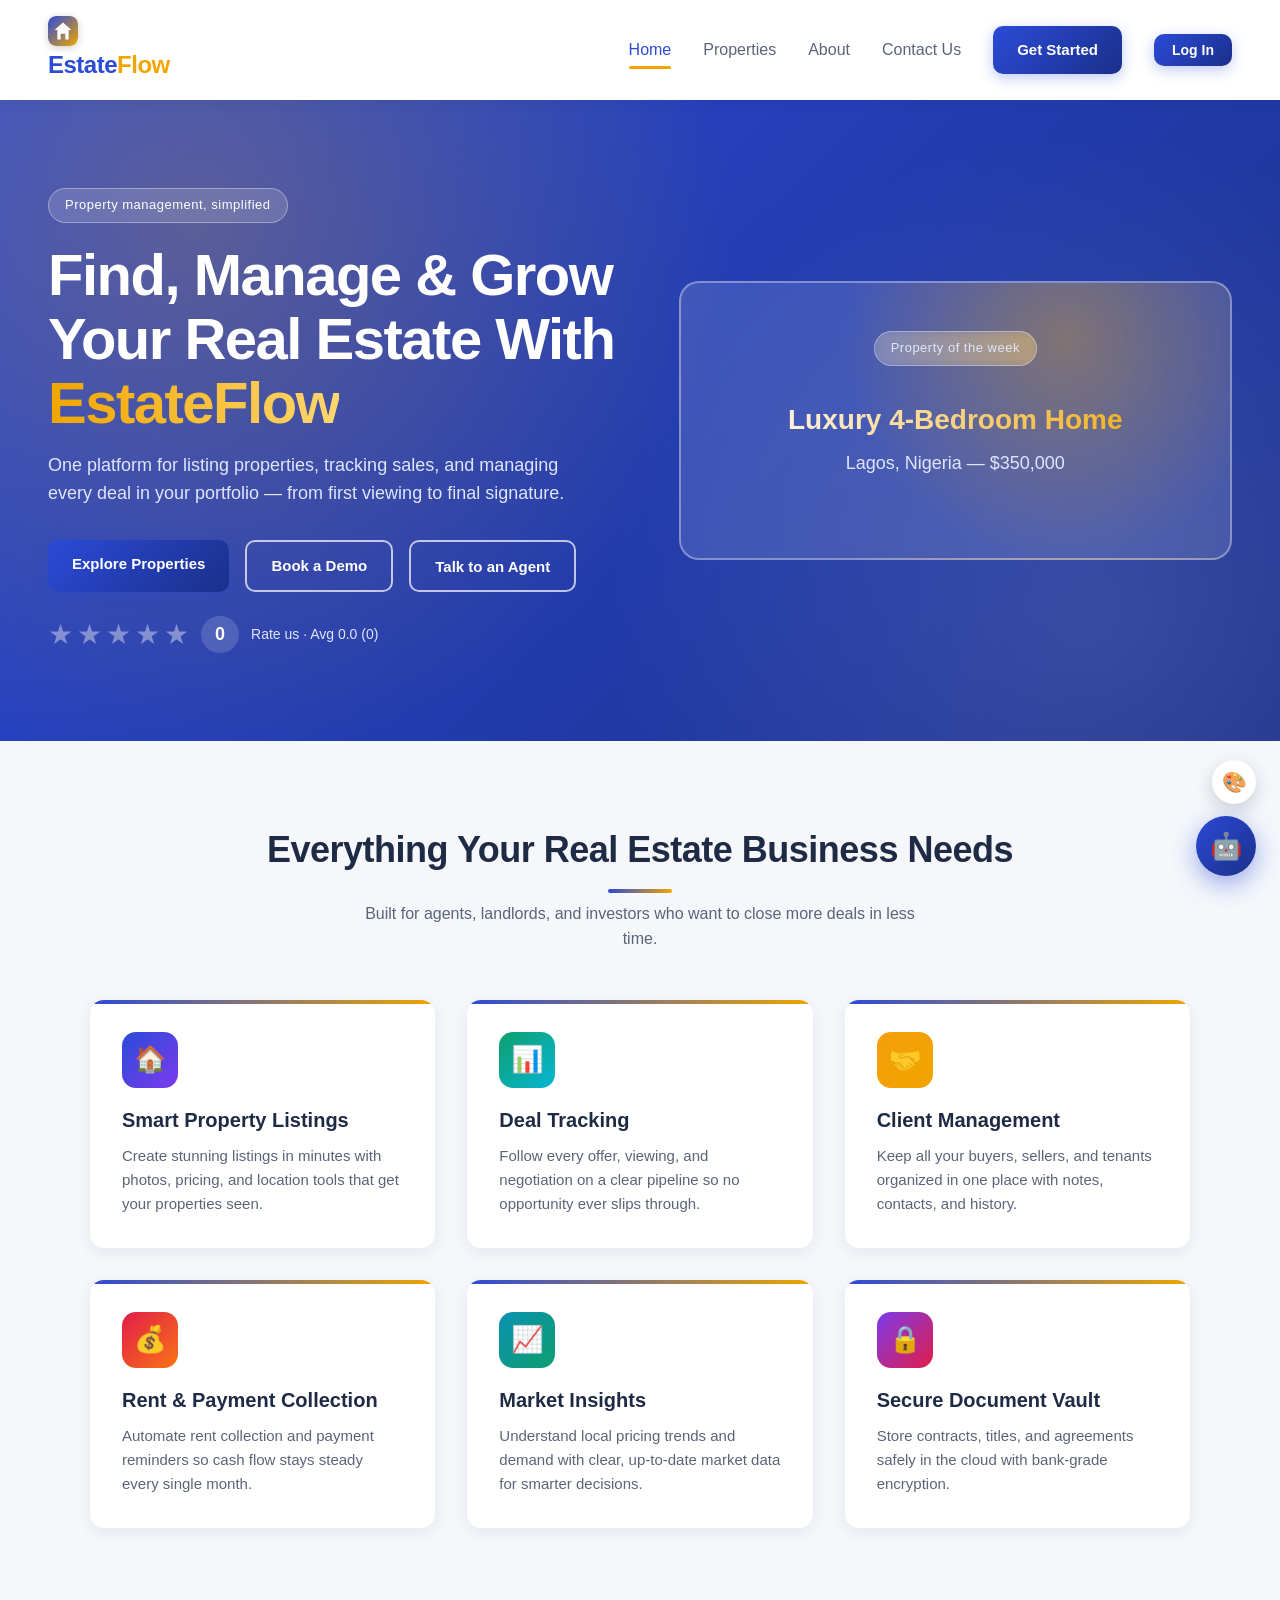
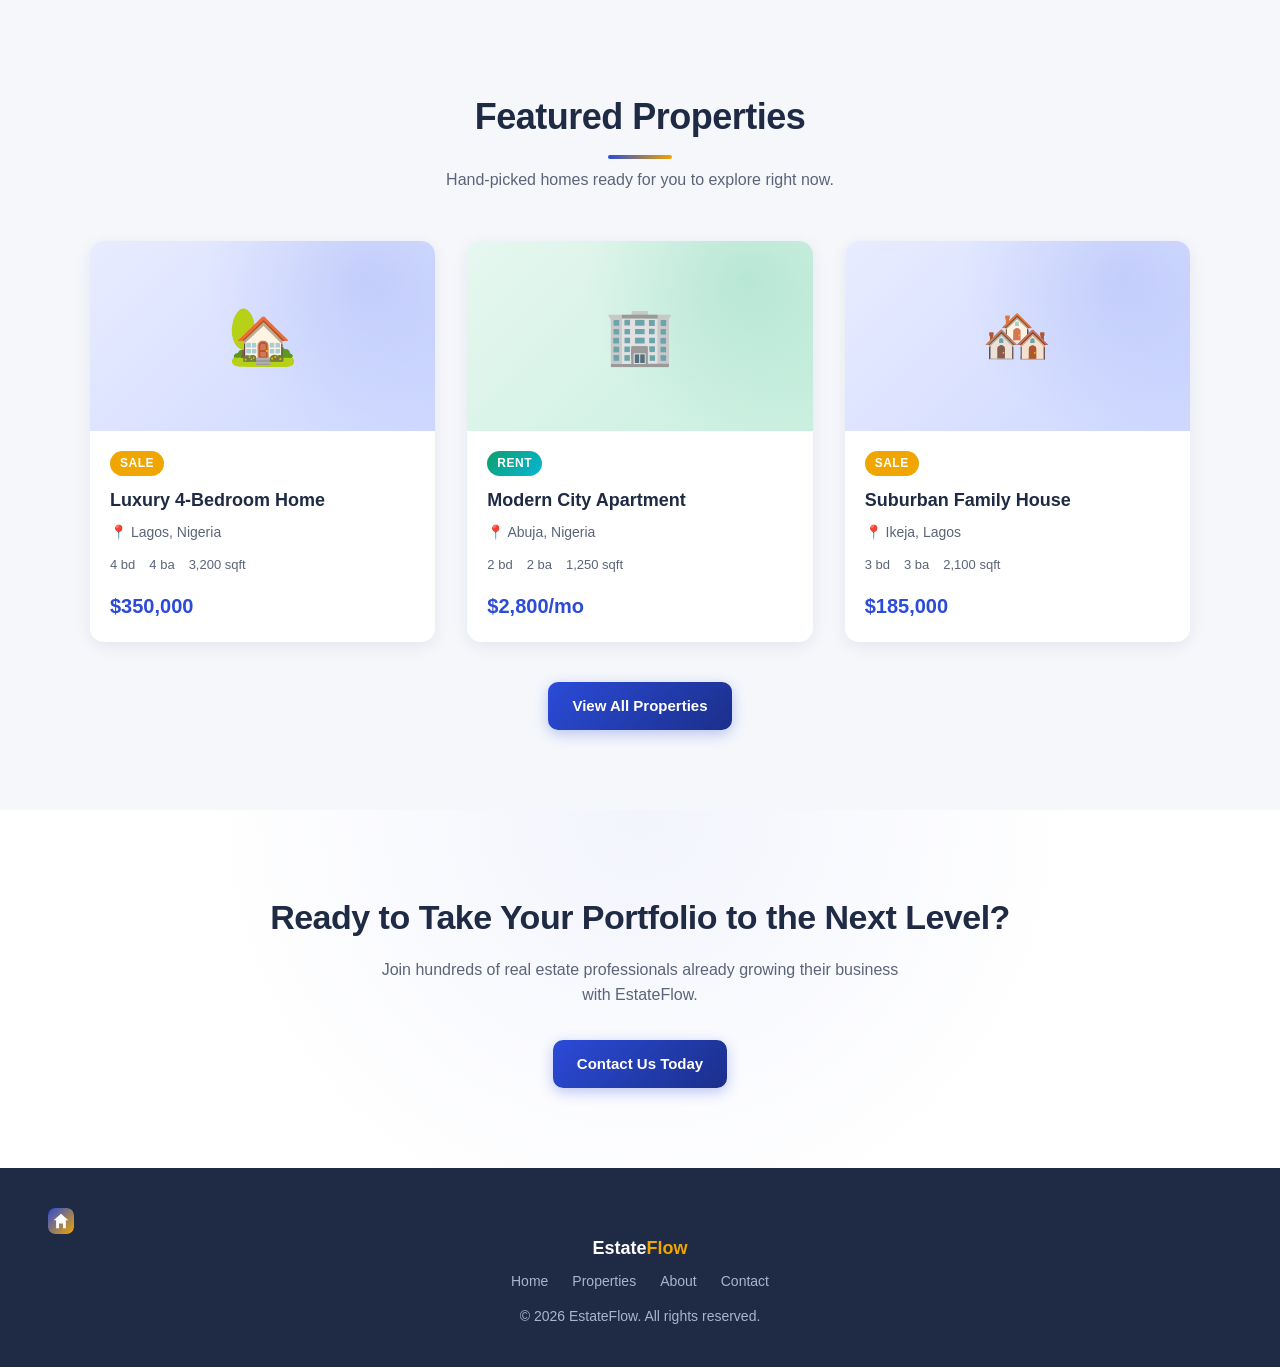
==== commit 1aa38bb1: "Add EstateFlow logo" ====
--- a/index.html
+++ b/index.html
@@ -87,7 +87,7 @@
 </head>
 <body>
     <nav class="nav">
-        <div class="logo">Estate<span>Flow</span></div>
+        <div class="logo"><img class="logo-mark" src="logo.svg" alt="EstateFlow logo">Estate<span>Flow</span></div>
         <div class="links">
             <a href="index.html" class="active">Home</a>
             <a href="properties.html">Properties</a>
@@ -189,7 +189,7 @@
     </section>
 
     <footer>
-        <div class="logo">Estate<span>Flow</span></div>
+        <div class="logo"><img class="logo-mark" src="logo.svg" alt="EstateFlow logo">Estate<span>Flow</span></div>
         <div class="footer-links">
             <a href="index.html">Home</a>
             <a href="properties.html">Properties</a>
--- a/styles.css
+++ b/styles.css
@@ -74,6 +74,15 @@
     color: var(--accent);
 }
 
+.nav .logo .logo-mark {
+    width: 30px;
+    height: 30px;
+    margin-right: 8px;
+    vertical-align: -6px;
+    border-radius: 8px;
+    box-shadow: 0 2px 8px rgba(0, 0, 0, 0.18);
+}
+
 .nav .links {
     display: flex;
     gap: 32px;
@@ -741,6 +750,14 @@
 
 footer .logo span {
     color: var(--accent);
+}
+
+footer .logo .logo-mark {
+    width: 26px;
+    height: 26px;
+    margin-right: 7px;
+    vertical-align: -5px;
+    border-radius: 7px;
 }
 
 footer .footer-links {
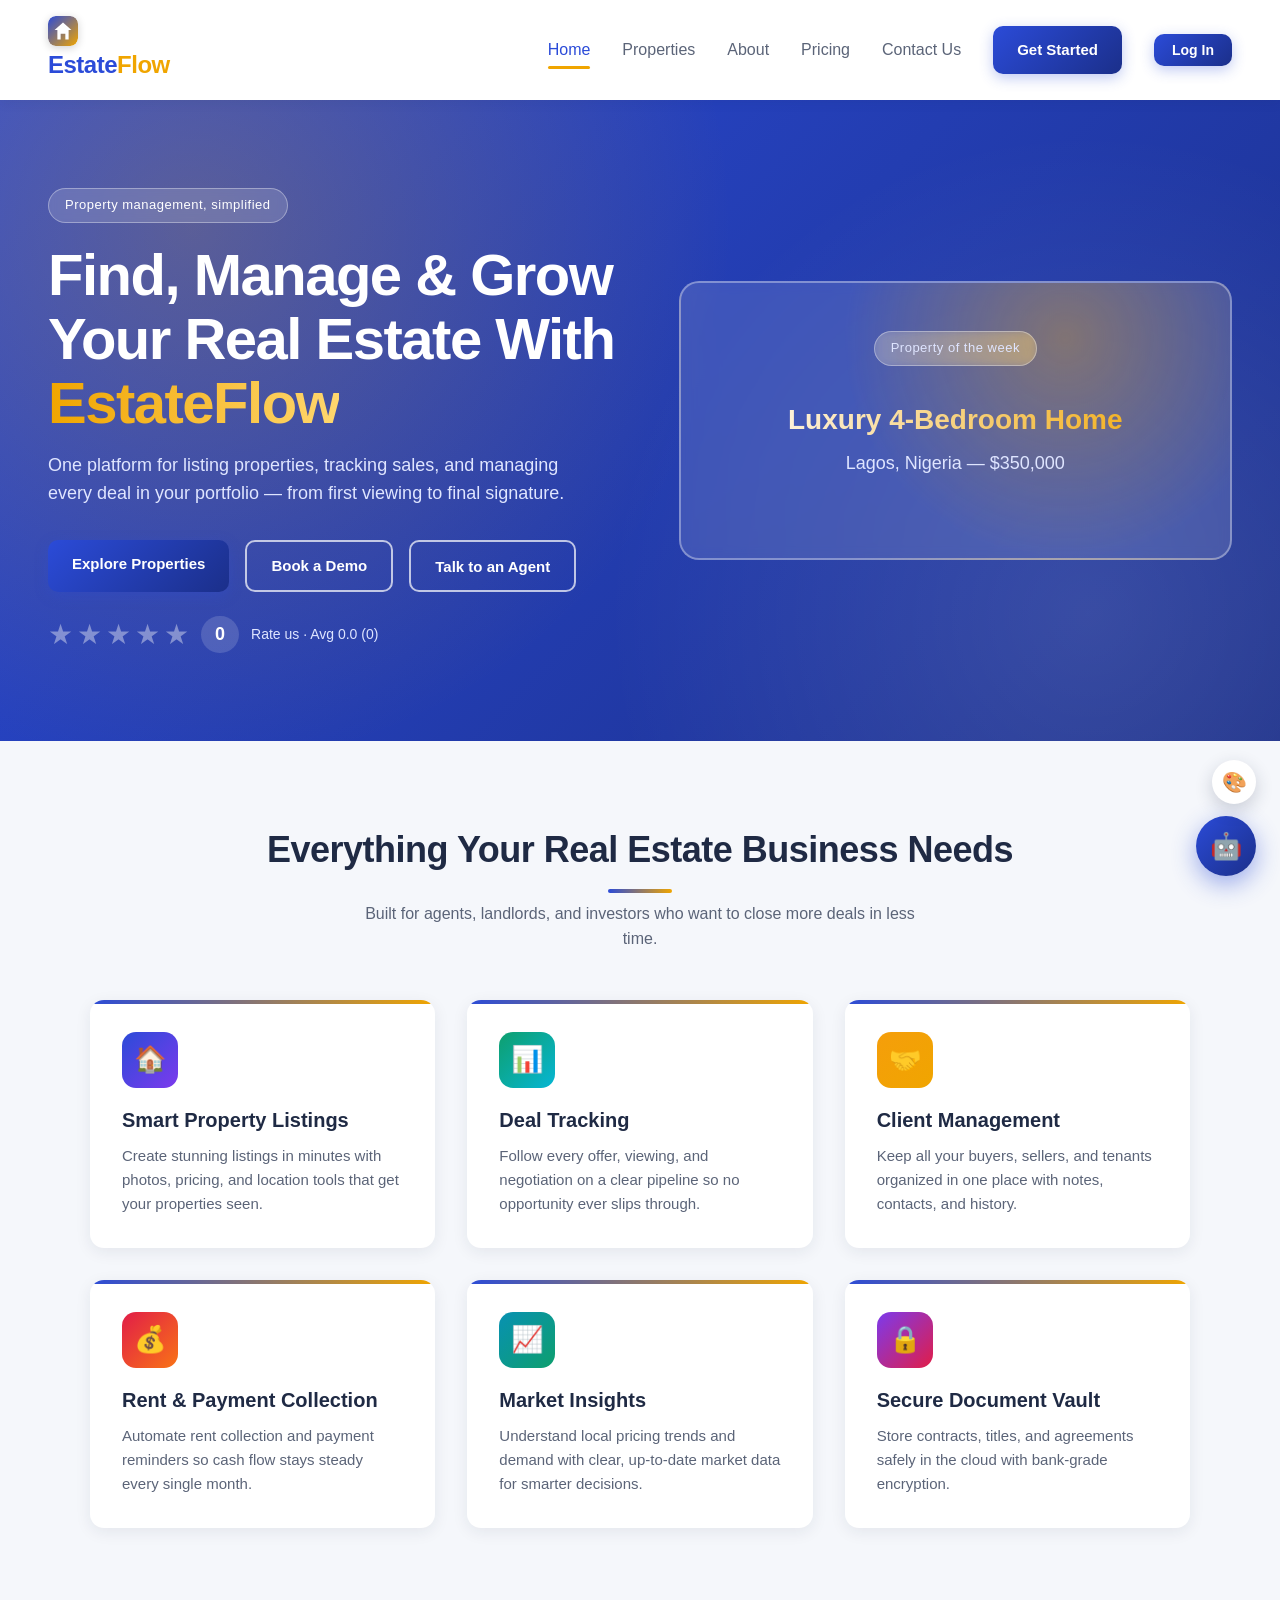
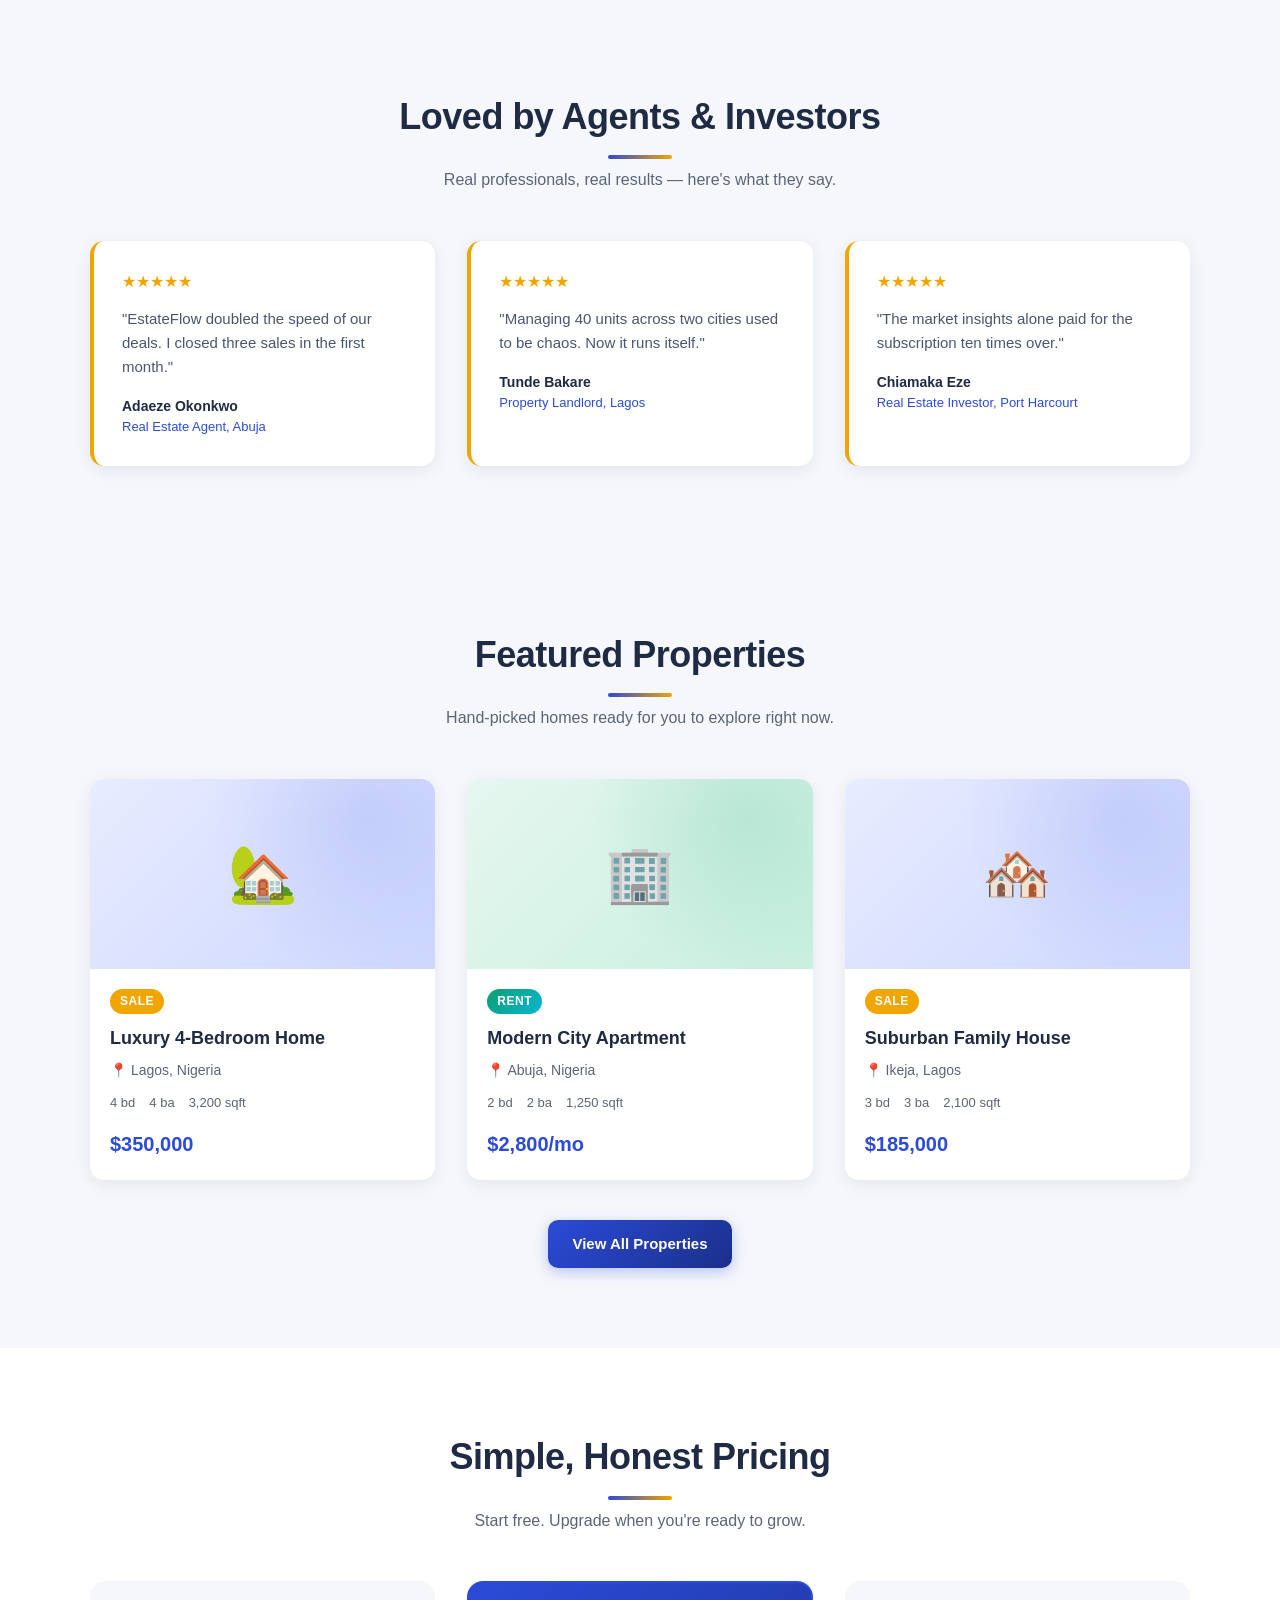
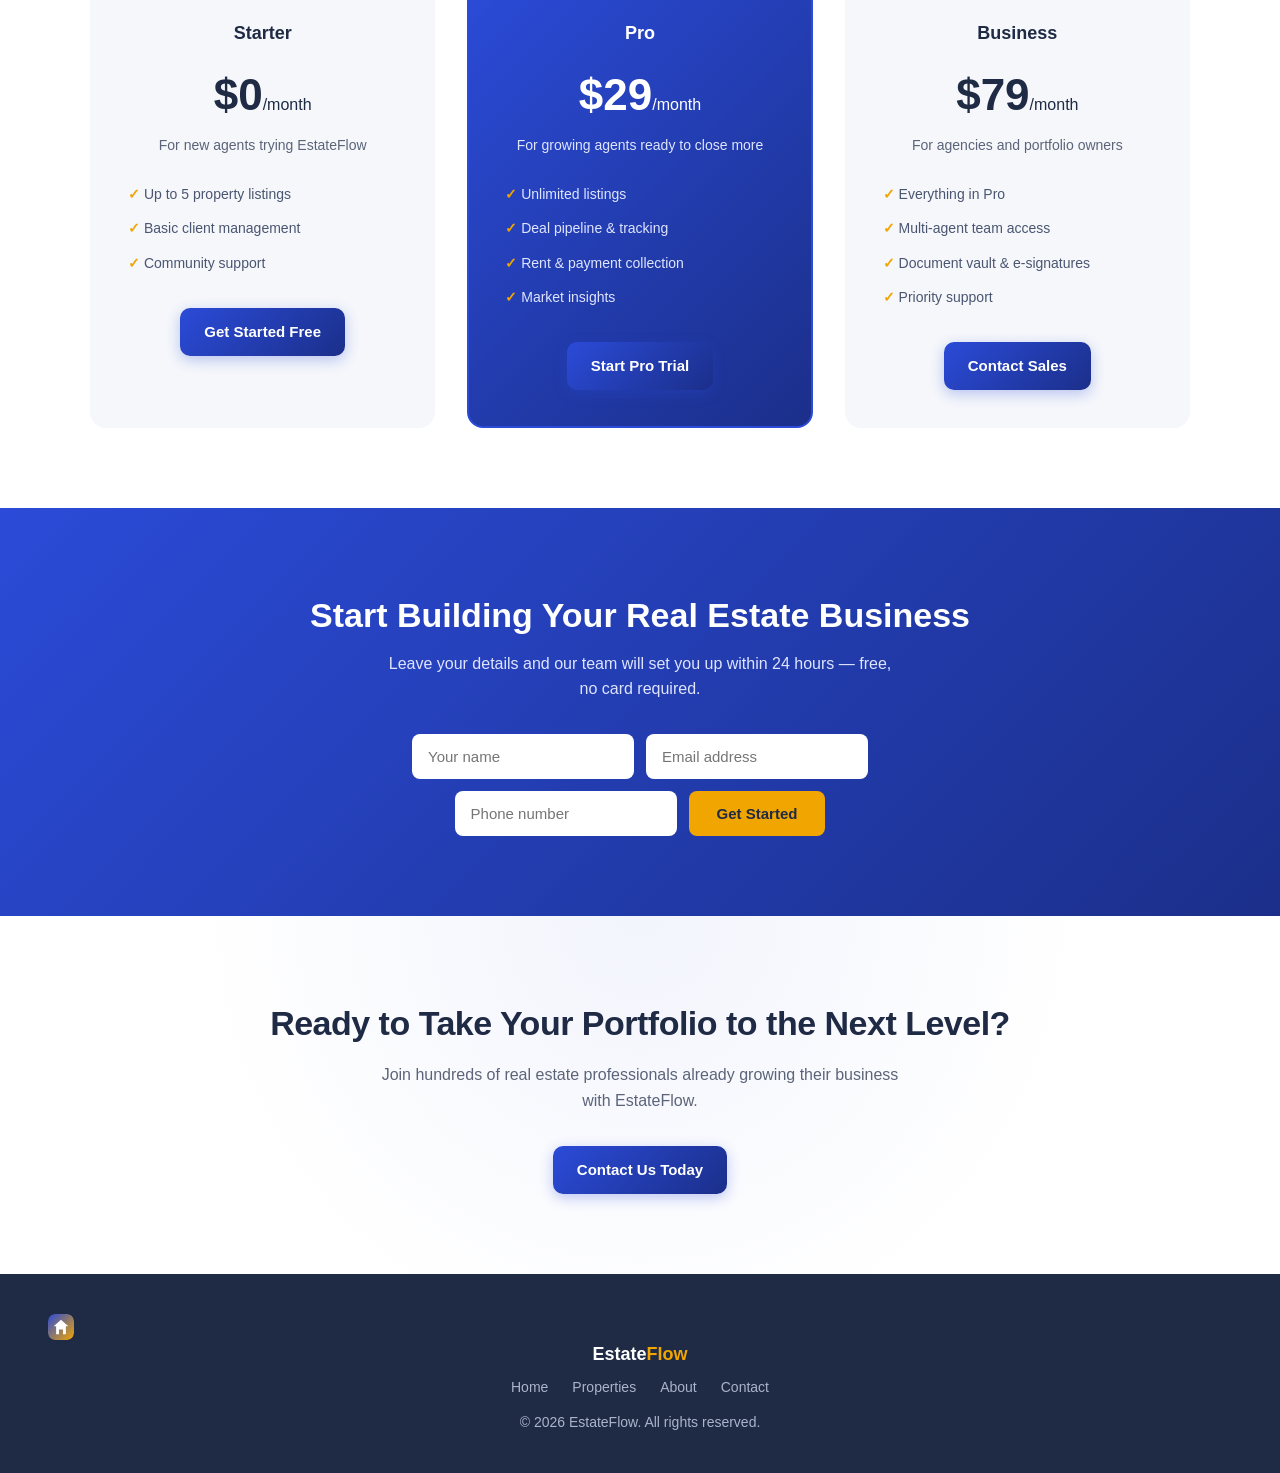
==== commit 3e39a880: "Add pricing, testimonials, and signup form to home page" ====
--- a/index.html
+++ b/index.html
@@ -83,6 +83,201 @@
             background-clip: text;
             -webkit-text-fill-color: transparent;
         }
+
+        .testimonials {
+            padding: 80px 48px;
+        }
+
+        .testimonial-grid {
+            display: grid;
+            grid-template-columns: repeat(3, 1fr);
+            gap: 32px;
+            max-width: 1100px;
+            margin: 0 auto;
+        }
+
+        .testimonial {
+            background: #ffffff;
+            border-radius: 14px;
+            padding: 28px;
+            box-shadow: 0 4px 16px rgba(31, 42, 68, 0.08);
+            border-left: 4px solid var(--accent);
+        }
+
+        .testimonial .stars {
+            color: var(--accent);
+            font-size: 16px;
+            margin-bottom: 12px;
+        }
+
+        .testimonial p {
+            color: #4a5570;
+            font-size: 15px;
+            margin-bottom: 16px;
+        }
+
+        .testimonial .author {
+            font-weight: 700;
+            color: #1f2a44;
+            font-size: 14px;
+        }
+
+        .testimonial .role {
+            color: var(--primary);
+            font-size: 13px;
+        }
+
+        .pricing {
+            padding: 80px 48px;
+            background: #ffffff;
+        }
+
+        .price-grid {
+            display: grid;
+            grid-template-columns: repeat(3, 1fr);
+            gap: 32px;
+            max-width: 1100px;
+            margin: 0 auto;
+        }
+
+        .price-card {
+            background: var(--bg);
+            border-radius: 16px;
+            padding: 36px;
+            text-align: center;
+            border: 2px solid transparent;
+            transition: transform 0.2s ease, box-shadow 0.2s ease;
+        }
+
+        .price-card:hover {
+            transform: translateY(-4px);
+            box-shadow: 0 12px 28px rgba(31, 42, 68, 0.12);
+        }
+
+        .price-card.featured {
+            border-color: var(--primary);
+            background: linear-gradient(135deg, var(--primary) 0%, var(--primary-dark) 100%);
+            color: #ffffff;
+        }
+
+        .price-card .plan {
+            font-size: 18px;
+            font-weight: 700;
+            margin-bottom: 12px;
+        }
+
+        .price-card .price {
+            font-size: 44px;
+            font-weight: 800;
+            margin-bottom: 4px;
+        }
+
+        .price-card .price small {
+            font-size: 16px;
+            font-weight: 500;
+        }
+
+        .price-card .desc {
+            color: #5b6478;
+            font-size: 14px;
+            margin-bottom: 20px;
+        }
+
+        .price-card.featured .desc {
+            color: #dfe5ff;
+        }
+
+        .price-card ul {
+            list-style: none;
+            text-align: left;
+            margin-bottom: 28px;
+            padding: 0;
+        }
+
+        .price-card ul li {
+            padding: 6px 0;
+            font-size: 14px;
+            color: #4a5570;
+        }
+
+        .price-card.featured ul li {
+            color: #dfe5ff;
+        }
+
+        .price-card ul li::before {
+            content: "✓ ";
+            color: var(--accent);
+            font-weight: 700;
+        }
+
+        .signup {
+            padding: 80px 48px;
+            background: linear-gradient(135deg, var(--primary) 0%, var(--primary-dark) 100%);
+            text-align: center;
+            color: #ffffff;
+        }
+
+        .signup h2 {
+            font-size: 34px;
+            margin-bottom: 8px;
+        }
+
+        .signup p {
+            color: #dfe5ff;
+            max-width: 520px;
+            margin: 0 auto 32px;
+        }
+
+        .signup-form {
+            display: flex;
+            gap: 12px;
+            justify-content: center;
+            flex-wrap: wrap;
+            max-width: 640px;
+            margin: 0 auto;
+        }
+
+        .signup-form input {
+            padding: 14px 16px;
+            border: none;
+            border-radius: 8px;
+            font-size: 15px;
+            min-width: 160px;
+            outline: none;
+        }
+
+        .signup-form button {
+            padding: 14px 28px;
+            border: none;
+            border-radius: 8px;
+            background: var(--accent);
+            color: #1f2a44;
+            font-weight: 700;
+            font-size: 15px;
+            cursor: pointer;
+            transition: transform 0.2s ease;
+        }
+
+        .signup-form button:hover {
+            transform: translateY(-2px);
+        }
+
+        .signup-success {
+            display: none;
+            background: rgba(255, 255, 255, 0.15);
+            border: 1px solid rgba(255, 255, 255, 0.4);
+            border-radius: 10px;
+            padding: 14px 20px;
+            margin-top: 20px;
+            font-weight: 600;
+            max-width: 480px;
+            margin-left: auto;
+            margin-right: auto;
+        }
+
+        .signup-success.show {
+            display: block;
+        }
     </style>
 </head>
 <body>
@@ -92,6 +287,7 @@
             <a href="index.html" class="active">Home</a>
             <a href="properties.html">Properties</a>
             <a href="about.html">About</a>
+            <a href="#pricing">Pricing</a>
             <a href="contact.html">Contact Us</a>
             <a href="properties.html" class="btn btn-primary">Get Started</a>
         </div>
@@ -171,6 +367,33 @@
         </div>
     </section>
 
+    <section class="section testimonials">
+        <div class="section-title">
+            <h2>Loved by Agents &amp; Investors</h2>
+            <p>Real professionals, real results — here's what they say.</p>
+        </div>
+        <div class="testimonial-grid">
+            <div class="testimonial">
+                <div class="stars">★★★★★</div>
+                <p>"EstateFlow doubled the speed of our deals. I closed three sales in the first month."</p>
+                <div class="author">Adaeze Okonkwo</div>
+                <div class="role">Real Estate Agent, Abuja</div>
+            </div>
+            <div class="testimonial">
+                <div class="stars">★★★★★</div>
+                <p>"Managing 40 units across two cities used to be chaos. Now it runs itself."</p>
+                <div class="author">Tunde Bakare</div>
+                <div class="role">Property Landlord, Lagos</div>
+            </div>
+            <div class="testimonial">
+                <div class="stars">★★★★★</div>
+                <p>"The market insights alone paid for the subscription ten times over."</p>
+                <div class="author">Chiamaka Eze</div>
+                <div class="role">Real Estate Investor, Port Harcourt</div>
+            </div>
+        </div>
+    </section>
+
     <section class="section" id="featured">
         <div class="section-title">
             <h2>Featured Properties</h2>
@@ -180,6 +403,62 @@
         <div style="text-align:center; margin-top: 40px;">
             <a href="properties.html" class="btn btn-primary">View All Properties</a>
         </div>
+    </section>
+
+    <section class="pricing" id="pricing">
+        <div class="section-title">
+            <h2>Simple, Honest Pricing</h2>
+            <p>Start free. Upgrade when you're ready to grow.</p>
+        </div>
+        <div class="price-grid">
+            <div class="price-card">
+                <div class="plan">Starter</div>
+                <div class="price">$0<small>/month</small></div>
+                <div class="desc">For new agents trying EstateFlow</div>
+                <ul>
+                    <li>Up to 5 property listings</li>
+                    <li>Basic client management</li>
+                    <li>Community support</li>
+                </ul>
+                <a href="#signup" class="btn btn-primary">Get Started Free</a>
+            </div>
+            <div class="price-card featured">
+                <div class="plan">Pro</div>
+                <div class="price">$29<small>/month</small></div>
+                <div class="desc">For growing agents ready to close more</div>
+                <ul>
+                    <li>Unlimited listings</li>
+                    <li>Deal pipeline &amp; tracking</li>
+                    <li>Rent &amp; payment collection</li>
+                    <li>Market insights</li>
+                </ul>
+                <a href="#signup" class="btn btn-primary">Start Pro Trial</a>
+            </div>
+            <div class="price-card">
+                <div class="plan">Business</div>
+                <div class="price">$79<small>/month</small></div>
+                <div class="desc">For agencies and portfolio owners</div>
+                <ul>
+                    <li>Everything in Pro</li>
+                    <li>Multi-agent team access</li>
+                    <li>Document vault &amp; e-signatures</li>
+                    <li>Priority support</li>
+                </ul>
+                <a href="#signup" class="btn btn-primary">Contact Sales</a>
+            </div>
+        </div>
+    </section>
+
+    <section class="signup" id="signup">
+        <h2>Start Building Your Real Estate Business</h2>
+        <p>Leave your details and our team will set you up within 24 hours — free, no card required.</p>
+        <form class="signup-form" id="signupForm">
+            <input type="text" id="signupName" placeholder="Your name" required>
+            <input type="email" id="signupEmail" placeholder="Email address" required>
+            <input type="tel" id="signupPhone" placeholder="Phone number" required>
+            <button type="submit">Get Started</button>
+        </form>
+        <div class="signup-success" id="signupSuccess">Thank you! We'll contact you within 24 hours to get you set up.</div>
     </section>
 
     <section class="cta-section" id="contact">
@@ -216,5 +495,12 @@
     <script src="script.js"></script>
     <script src="assistant.js"></script>
     <script src="theme.js"></script>
+    <script>
+        document.getElementById('signupForm').addEventListener('submit', function (event) {
+            event.preventDefault();
+            document.getElementById('signupSuccess').classList.add('show');
+            this.reset();
+        });
+    </script>
 </body>
 </html>
